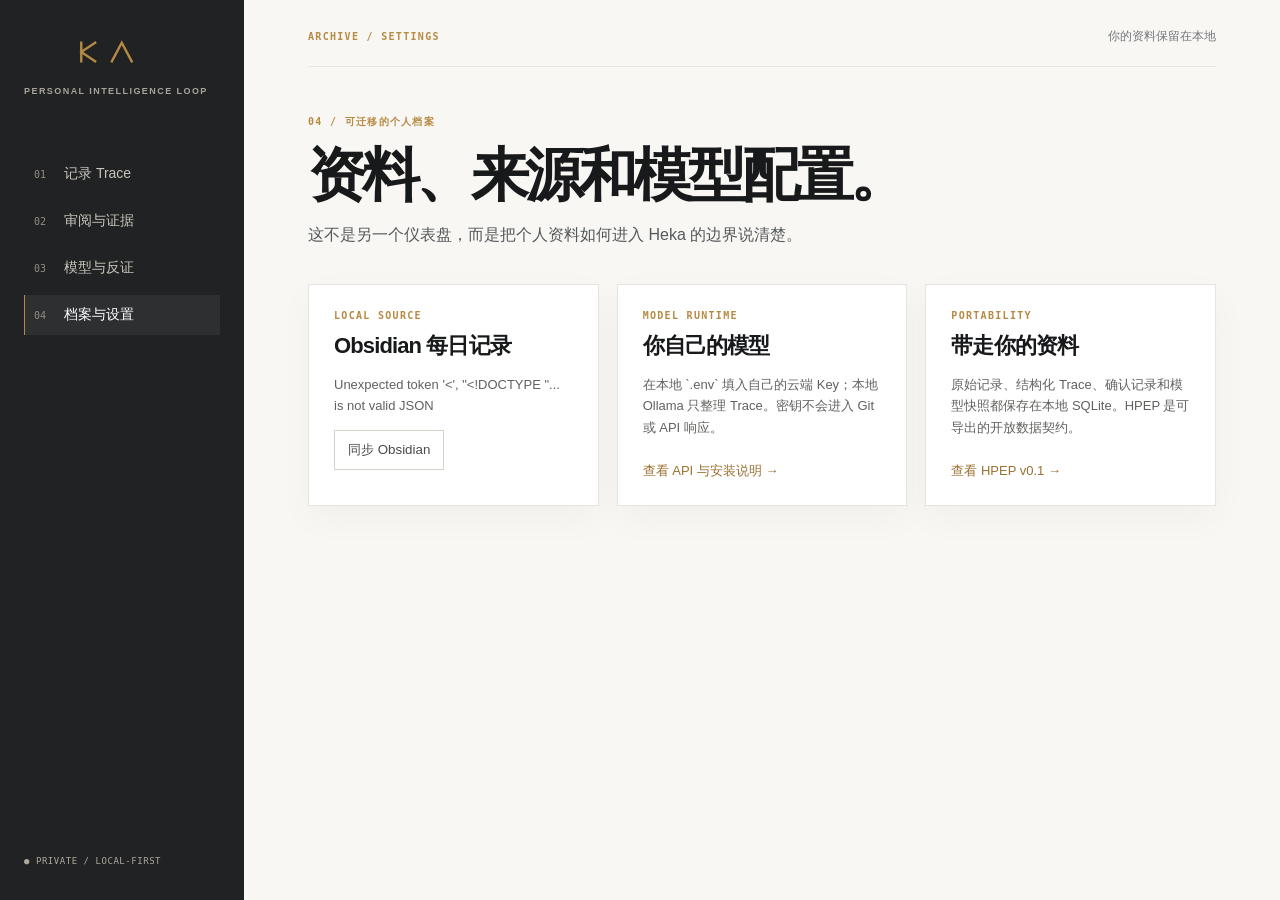
==== web/archive.html @ 2bc00644 "Refine Heka product logo system" ====
<!doctype html>
<html lang="zh-CN"><head><meta charset="UTF-8" /><meta name="viewport" content="width=device-width, initial-scale=1.0" /><title>Heka · 档案与设置</title><link rel="stylesheet" href="workbench.css" /></head>
<body><div class="app-frame"><aside class="sidebar"><a class="brand" href="index.html"><img src="assets/heka-wordmark.svg" alt="HEKA" /></a><p class="brand-subtitle">PERSONAL INTELLIGENCE LOOP</p><nav><a href="index.html"><span>01</span> 记录 Trace</a><a href="evidence.html"><span>02</span> 审阅与证据</a><a href="model.html"><span>03</span> 模型与反证</a><a class="active" href="archive.html"><span>04</span> 档案与设置</a></nav><p class="local-mark">● PRIVATE / LOCAL-FIRST</p></aside>
<main class="workspace"><header class="page-header"><p class="eyebrow">ARCHIVE / SETTINGS</p><p class="runtime">你的资料保留在本地</p></header><section class="page-intro compact"><p class="eyebrow">04 / 可迁移的个人档案</p><h1>资料、来源和模型配置。</h1><p>这不是另一个仪表盘，而是把个人资料如何进入 Heka 的边界说清楚。</p></section>
<section class="archive-grid"><article class="archive-card"><p class="eyebrow">LOCAL SOURCE</p><h2>Obsidian 每日记录</h2><p id="obsidian-status">正在读取本地资料源状态。</p><button id="sync-obsidian" class="quiet">同步 Obsidian</button><p id="sync-feedback" class="feedback"></p></article><article class="archive-card"><p class="eyebrow">MODEL RUNTIME</p><h2>你自己的模型</h2><p>在本地 `.env` 填入自己的云端 Key；本地 Ollama 只整理 Trace。密钥不会进入 Git 或 API 响应。</p><a class="text-link" href="../docs/api-v1.md" target="_blank">查看 API 与安装说明 →</a></article><article class="archive-card"><p class="eyebrow">PORTABILITY</p><h2>带走你的资料</h2><p>原始记录、结构化 Trace、确认记录和模型快照都保存在本地 SQLite。HPEP 是可导出的开放数据契约。</p><a class="text-link" href="../docs/hpep.md" target="_blank">查看 HPEP v0.1 →</a></article></section></main></div><script src="archive.js"></script></body></html>
---- web/workbench.css ----
:root { --ink:#17191b; --muted:#72767b; --line:#e5e4e0; --paper:#f8f7f4; --gold:#b78a43; --deep:#202223; --soft:#efede7; }
* { box-sizing:border-box; }
body { margin:0; min-width:320px; color:var(--ink); background:var(--paper); font-family:-apple-system,BlinkMacSystemFont,"PingFang SC","Noto Sans SC",sans-serif; }
.app-frame { display:grid; grid-template-columns:244px minmax(0,1fr); min-height:100vh; }
.sidebar { position:sticky; top:0; display:flex; flex-direction:column; height:100vh; padding:31px 24px 25px; color:#f6f3ed; background:var(--deep); }
.brand { display:block; width:132px; height:42px; overflow:hidden; }
.brand img { display:block; width:100%; height:100%; object-fit:contain; }
.brand-subtitle { margin:13px 0 58px; color:#a8a49b; font-size:9px; font-weight:700; letter-spacing:.16em; }
nav { display:grid; gap:7px; } nav a { display:flex; align-items:center; gap:12px; padding:11px 9px; color:#c8c5bd; border-left:1px solid transparent; text-decoration:none; font-size:14px; transition:.2s ease; }
nav a:hover, nav a.active { color:#fff; background:rgba(255,255,255,.06); border-left-color:var(--gold); } nav span { width:18px; color:#938e82; font:10px ui-monospace,SFMono-Regular,Menlo,monospace; }
.local-mark { margin-top:auto; color:#aea89d; font:9px ui-monospace,SFMono-Regular,Menlo,monospace; letter-spacing:.06em; }
.workspace { width:min(1100px,100%); padding:28px clamp(24px,5vw,76px) 82px; }
.page-header { display:flex; justify-content:space-between; align-items:center; padding-bottom:21px; border-bottom:1px solid var(--line); }
.eyebrow { margin:0; color:var(--gold); font:700 10px ui-monospace,SFMono-Regular,Menlo,monospace; letter-spacing:.13em; }.runtime { margin:0; color:var(--muted); font-size:12px; }
.page-intro { max-width:670px; padding:64px 0 42px; }.page-intro.compact { padding:48px 0 35px; }.page-intro h1 { max-width:620px; margin:14px 0; font-size:clamp(35px,5vw,58px); line-height:1.1; letter-spacing:-.065em; }.page-intro p:not(.eyebrow) { max-width:580px; margin:0; color:#55595c; font-size:16px; line-height:1.75; }
.problem-flow { display:flex; align-items:stretch; max-width:760px; margin:0 0 45px; }.flow-step { width:166px; color:#8a8a84; }.flow-step span { display:block; margin-bottom:12px; color:#b9b5aa; font:10px ui-monospace,SFMono-Regular,Menlo,monospace; }.flow-step strong { display:block; color:#666862; font-size:13px; }.flow-step small { display:block; margin-top:7px; font-size:11px; line-height:1.45; }.flow-step.is-current strong,.flow-step.is-current span { color:var(--gold); }.flow-line { flex:1; height:1px; margin:19px 13px 0; background:#d7d4cd; }
.focus-panel,.compose,.model-panel,.archive-card,.proposal { background:#fff; border:1px solid var(--line); box-shadow:0 12px 35px rgba(31,30,26,.035); }.focus-panel { padding:31px; max-width:820px; }.focus-panel h2,.model-panel h2,.archive-card h2,.section-label h2 { margin:10px 0; font-size:22px; letter-spacing:-.04em; }.hint { margin:0 0 21px; color:var(--muted); font-size:13px; }
textarea { display:block; width:100%; min-height:129px; padding:16px; color:var(--ink); background:#fcfbf8; border:1px solid #dad8d2; border-radius:0; outline:none; resize:vertical; font:15px/1.65 inherit; }textarea:focus { border-color:var(--gold); box-shadow:0 0 0 3px rgba(183,138,67,.1); }
.check { display:block; margin:15px 0; color:#525550; font-size:13px; }.check input { accent-color:var(--gold); }.panel-footer { display:flex; align-items:center; justify-content:space-between; gap:18px; }.panel-footer.top { align-items:flex-start; }.feedback { margin:0; color:var(--muted); font-size:12px; line-height:1.45; }.primary,.accept { padding:12px 17px; color:#fff; background:var(--deep); border:1px solid var(--deep); font:600 13px inherit; cursor:pointer; }.primary b { margin-left:15px; color:#d9ae67; }.primary:hover,.accept:hover { background:#393b3c; }.quiet { padding:10px 13px; color:#494b48; background:transparent; border:1px solid #d5d2ca; cursor:pointer; font:12px inherit; }.quiet:hover { border-color:var(--gold); color:#956d30; }
.case-section { max-width:820px; margin-top:55px; }.section-label { display:flex; justify-content:space-between; align-items:end; margin-bottom:17px; }.section-label h2 { margin-bottom:0; }.badge { display:inline-grid; min-width:22px; place-items:center; margin-left:4px; color:#8f6932; background:#f4ead8; border-radius:50%; font-size:12px; }.case-list,.proposal-list { display:grid; gap:12px; }.case,.proposal { padding:21px; }.case h3 { margin:0 0 9px; font-size:17px; }.case p { margin:5px 0; color:#5c5f5b; font-size:13px; line-height:1.55; }.case .case-meta { color:#987237; font:10px ui-monospace,SFMono-Regular,Menlo,monospace; }.case-options { display:grid; gap:8px; margin-top:16px; }.case-option { padding:11px; background:#faf9f6; border-left:2px solid #dedbd3; }.case-option b { display:block; font-size:13px; }.case-option span { color:#666; font-size:12px; }.empty { margin:0; padding:25px 0; color:#85857f; font-size:14px; }
.compose { max-width:820px; padding:22px; }.proposal-record { margin:0 0 17px; color:#6a685f; font-size:13px; }.evidence-grid { display:grid; grid-template-columns:repeat(3,1fr); gap:17px; }.evidence-grid div { min-width:0; }.evidence-grid span { color:var(--gold); font:700 10px ui-monospace,SFMono-Regular,Menlo,monospace; letter-spacing:.09em; }.evidence-grid p { margin:8px 0 0; color:#484b48; font-size:13px; line-height:1.55; }.proposal-actions { display:flex; justify-content:flex-end; gap:9px; margin-top:19px; }.proposal-actions .accept { padding:9px 13px; }
.trace-intro { padding-bottom:30px; }.trace-studio { max-width:820px; overflow:hidden; background:#fff; border:1px solid var(--line); box-shadow:0 12px 35px rgba(31,30,26,.035); }.trace-thread { display:grid; gap:13px; min-height:160px; max-height:330px; padding:25px; overflow:auto; background:#fbfaf7; }.guide-message,.user-message { width:min(92%,590px); padding:14px 16px; }.guide-message { border-left:2px solid var(--gold); background:#f3ede1; }.user-message { justify-self:end; color:#fff; background:var(--deep); }.guide-message span,.user-message span { display:block; margin-bottom:7px; color:#9a7436; font:700 9px ui-monospace,SFMono-Regular,Menlo,monospace; letter-spacing:.12em; }.user-message span { color:#d6b170; }.guide-message p,.user-message p { margin:0; font-size:14px; line-height:1.6; }.guide-options { display:flex; flex-wrap:wrap; gap:8px; padding:15px 25px; border-top:1px solid var(--line); }.option { padding:8px 11px; color:#595a55; background:#fff; border:1px solid #d9d5cc; cursor:pointer; font:12px inherit; }.option:hover { border-color:var(--gold); color:#875f25; }.trace-input { padding:19px 25px 23px; border-top:1px solid var(--line); }.trace-input textarea { min-height:96px; }.trace-buttons { display:flex; gap:8px; }.calendar-section { max-width:820px; margin-top:54px; }.calendar-caption { margin:0; color:var(--muted); font-size:12px; }.trace-calendar { display:grid; grid-template-columns:repeat(7,1fr); gap:7px; padding:16px; background:#fff; border:1px solid var(--line); }.calendar-day { position:relative; min-height:58px; padding:8px; text-align:left; color:#8d8b84; background:#fff; border:1px solid #f0efeb; cursor:pointer; }.calendar-day:hover,.calendar-day.selected { color:var(--ink); border-color:#a9a49a; }.calendar-day span { display:block; font:12px ui-monospace,SFMono-Regular,Menlo,monospace; }.calendar-day i { position:absolute; top:9px; right:9px; width:6px; height:6px; border-radius:50%; background:#d9514e; }.calendar-day.has-trace { color:#242624; }.day-traces { display:grid; gap:9px; margin-top:14px; }.day-trace { padding:15px 17px; background:#fff; border-left:2px solid var(--gold); }.day-trace p { margin:5px 0 9px; font-size:13px; line-height:1.55; }.day-trace .day-trace-meta { color:#8f6b35; font:10px ui-monospace,SFMono-Regular,Menlo,monospace; }.day-trace span { color:#7b7c76; font-size:11px; }
.model-layout,.archive-grid { display:grid; grid-template-columns:repeat(2,minmax(0,1fr)); gap:18px; max-width:940px; }.model-panel,.archive-card { padding:25px; }.dimension { padding:12px 0; border-bottom:1px solid var(--line); }.dimension h3 { margin:0; font-size:15px; }.dimension p,.evolution-event p { margin:6px 0 0; color:#62645f; font-size:13px; }.evolution-event { padding:14px 0; border-bottom:1px solid var(--line); }.evolution-detail { color:#918e87!important; font-size:11px!important; }.archive-grid { grid-template-columns:repeat(3,minmax(0,1fr)); }.archive-card p:not(.eyebrow) { color:#60625e; font-size:13px; line-height:1.65; }.text-link { display:inline-block; margin-top:11px; color:#9b7132; font-size:13px; text-decoration:none; }.text-link:hover { text-decoration:underline; }
.migration-panel { display:grid; grid-template-columns:minmax(0,1fr) auto; gap:16px 25px; max-width:940px; margin-bottom:20px; padding:25px; background:#fff; border:1px solid var(--line); }.migration-panel h2 { margin:9px 0; font-size:21px; letter-spacing:-.04em; }.migration-panel p:not(.eyebrow) { margin:0; color:#62645f; font-size:13px; line-height:1.6; }.migration-panel .feedback,.migration-panel #seed-preview { grid-column:1 / -1; }.seed-preview { padding-top:16px; border-top:1px solid var(--line); }.seed-preview > p:not(.eyebrow) { margin:8px 0 12px; }.seed-preview article { display:grid; gap:5px; margin:8px 0; padding:11px; background:#faf9f6; border-left:2px solid var(--gold); }.seed-preview article b { font-size:13px; }.seed-preview article span,.seed-preview article small { color:#64655f; font-size:12px; line-height:1.45; }.seed-preview .primary { margin-top:14px; }
.onboarding-panel { max-width:940px; margin-bottom:20px; padding:25px; background:#fff; border:1px solid var(--line); }.onboarding-panel h2 { margin:9px 0; font-size:21px; letter-spacing:-.04em; }.onboarding-panel > p:not(.eyebrow) { max-width:610px; color:#62645f; font-size:13px; line-height:1.65; }.onboarding-form { display:grid; gap:12px; margin-top:21px; }.question-grid { display:grid; grid-template-columns:repeat(2,minmax(0,1fr)); gap:12px; }.onboarding-form fieldset { min-width:0; margin:0; padding:14px; border:1px solid var(--line); }.onboarding-form .wide,.onboarding-form .panel-footer { grid-column:1 / -1; }.onboarding-form legend { padding:0 4px; font-size:13px; font-weight:650; line-height:1.4; }.onboarding-form legend span { display:block; margin-bottom:5px; color:var(--gold); font:700 9px ui-monospace,SFMono-Regular,Menlo,monospace; letter-spacing:.09em; }.onboarding-form label { display:block; margin:9px 0 0; color:#535550; font-size:12px; }.onboarding-form input[type="radio"] { accent-color:var(--gold); }.onboarding-form input[type="text"] { width:100%; margin-top:8px; padding:9px; border:1px solid var(--line); }.onboarding-form textarea { min-height:80px; margin-top:8px; }.onboarding-form .panel-footer { margin-top:2px; }
@media (max-width:760px) { .app-frame{display:block}.sidebar{position:static;height:auto;padding:20px}.brand-subtitle,.local-mark{display:none}.sidebar nav{display:flex;overflow:auto;margin-top:18px}.sidebar nav a{white-space:nowrap;padding:8px 10px}.workspace{padding:24px 20px 60px}.page-intro{padding:44px 0 30px}.page-intro h1{font-size:37px}.problem-flow{display:none}.model-layout,.archive-grid,.evidence-grid{grid-template-columns:1fr}.archive-grid{gap:12px}.panel-footer{align-items:flex-start;flex-direction:column}.primary{width:100%}.page-header{gap:12px}.runtime{text-align:right}.focus-panel,.compose{padding:20px}.proposal-actions{align-items:stretch;flex-direction:column}.proposal-actions button{width:100%}.trace-thread,.trace-input{padding-left:17px;padding-right:17px}.guide-options{padding:13px 17px}.trace-buttons{width:100%;flex-direction:column}.trace-calendar{grid-template-columns:repeat(5,1fr)}.calendar-day{min-height:52px;padding:6px}.calendar-day small{font-size:8px} }
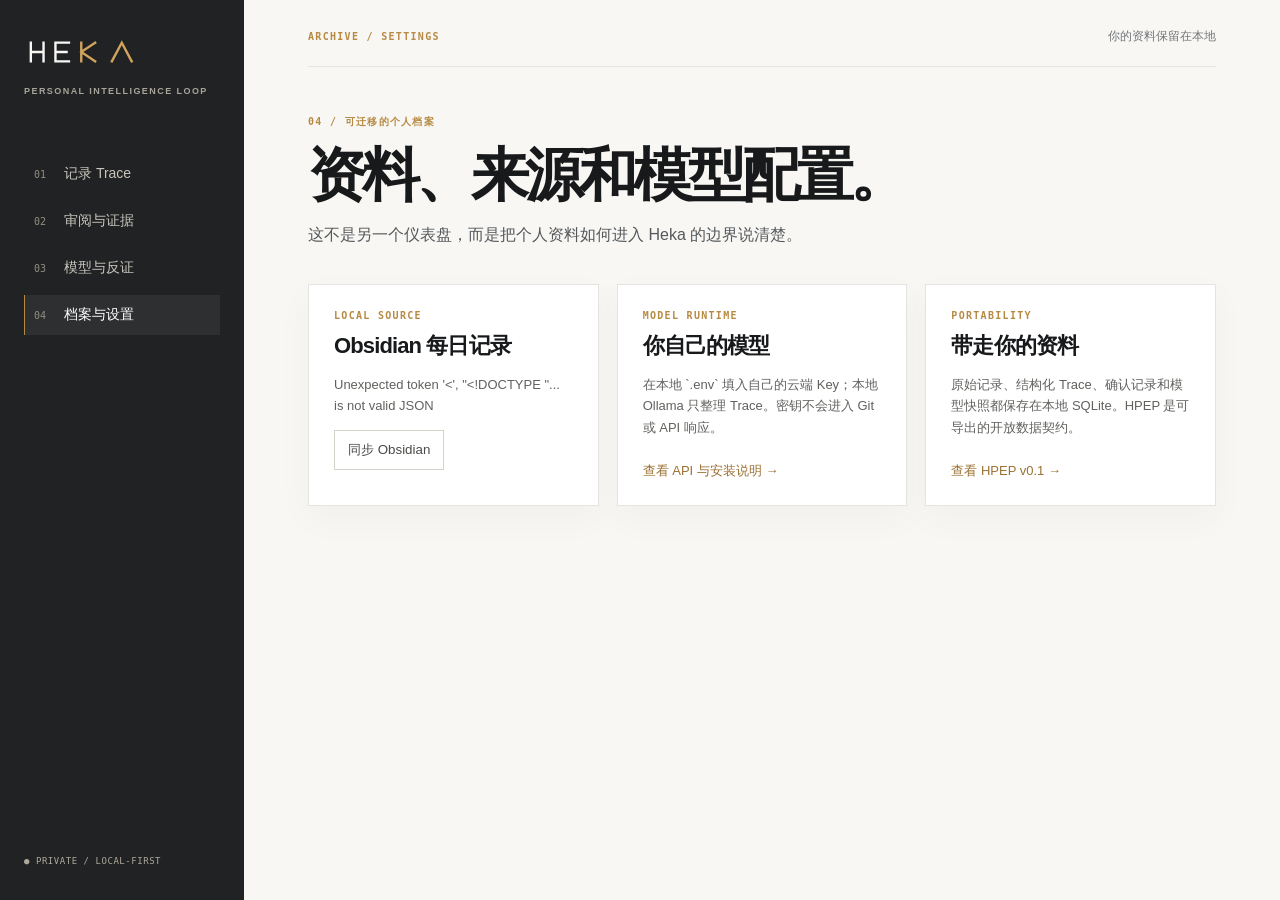
==== commit 1f5b86c8: "Add dark background Heka wordmark" ====
--- a/web/archive.html
+++ b/web/archive.html
@@ -1,5 +1,5 @@
 <!doctype html>
 <html lang="zh-CN"><head><meta charset="UTF-8" /><meta name="viewport" content="width=device-width, initial-scale=1.0" /><title>Heka · 档案与设置</title><link rel="stylesheet" href="workbench.css" /></head>
-<body><div class="app-frame"><aside class="sidebar"><a class="brand" href="index.html"><img src="assets/heka-wordmark.svg" alt="HEKA" /></a><p class="brand-subtitle">PERSONAL INTELLIGENCE LOOP</p><nav><a href="index.html"><span>01</span> 记录 Trace</a><a href="evidence.html"><span>02</span> 审阅与证据</a><a href="model.html"><span>03</span> 模型与反证</a><a class="active" href="archive.html"><span>04</span> 档案与设置</a></nav><p class="local-mark">● PRIVATE / LOCAL-FIRST</p></aside>
+<body><div class="app-frame"><aside class="sidebar"><a class="brand" href="index.html"><img src="assets/heka-wordmark-dark.svg" alt="HEKA" /></a><p class="brand-subtitle">PERSONAL INTELLIGENCE LOOP</p><nav><a href="index.html"><span>01</span> 记录 Trace</a><a href="evidence.html"><span>02</span> 审阅与证据</a><a href="model.html"><span>03</span> 模型与反证</a><a class="active" href="archive.html"><span>04</span> 档案与设置</a></nav><p class="local-mark">● PRIVATE / LOCAL-FIRST</p></aside>
 <main class="workspace"><header class="page-header"><p class="eyebrow">ARCHIVE / SETTINGS</p><p class="runtime">你的资料保留在本地</p></header><section class="page-intro compact"><p class="eyebrow">04 / 可迁移的个人档案</p><h1>资料、来源和模型配置。</h1><p>这不是另一个仪表盘，而是把个人资料如何进入 Heka 的边界说清楚。</p></section>
 <section class="archive-grid"><article class="archive-card"><p class="eyebrow">LOCAL SOURCE</p><h2>Obsidian 每日记录</h2><p id="obsidian-status">正在读取本地资料源状态。</p><button id="sync-obsidian" class="quiet">同步 Obsidian</button><p id="sync-feedback" class="feedback"></p></article><article class="archive-card"><p class="eyebrow">MODEL RUNTIME</p><h2>你自己的模型</h2><p>在本地 `.env` 填入自己的云端 Key；本地 Ollama 只整理 Trace。密钥不会进入 Git 或 API 响应。</p><a class="text-link" href="../docs/api-v1.md" target="_blank">查看 API 与安装说明 →</a></article><article class="archive-card"><p class="eyebrow">PORTABILITY</p><h2>带走你的资料</h2><p>原始记录、结构化 Trace、确认记录和模型快照都保存在本地 SQLite。HPEP 是可导出的开放数据契约。</p><a class="text-link" href="../docs/hpep.md" target="_blank">查看 HPEP v0.1 →</a></article></section></main></div><script src="archive.js"></script></body></html>
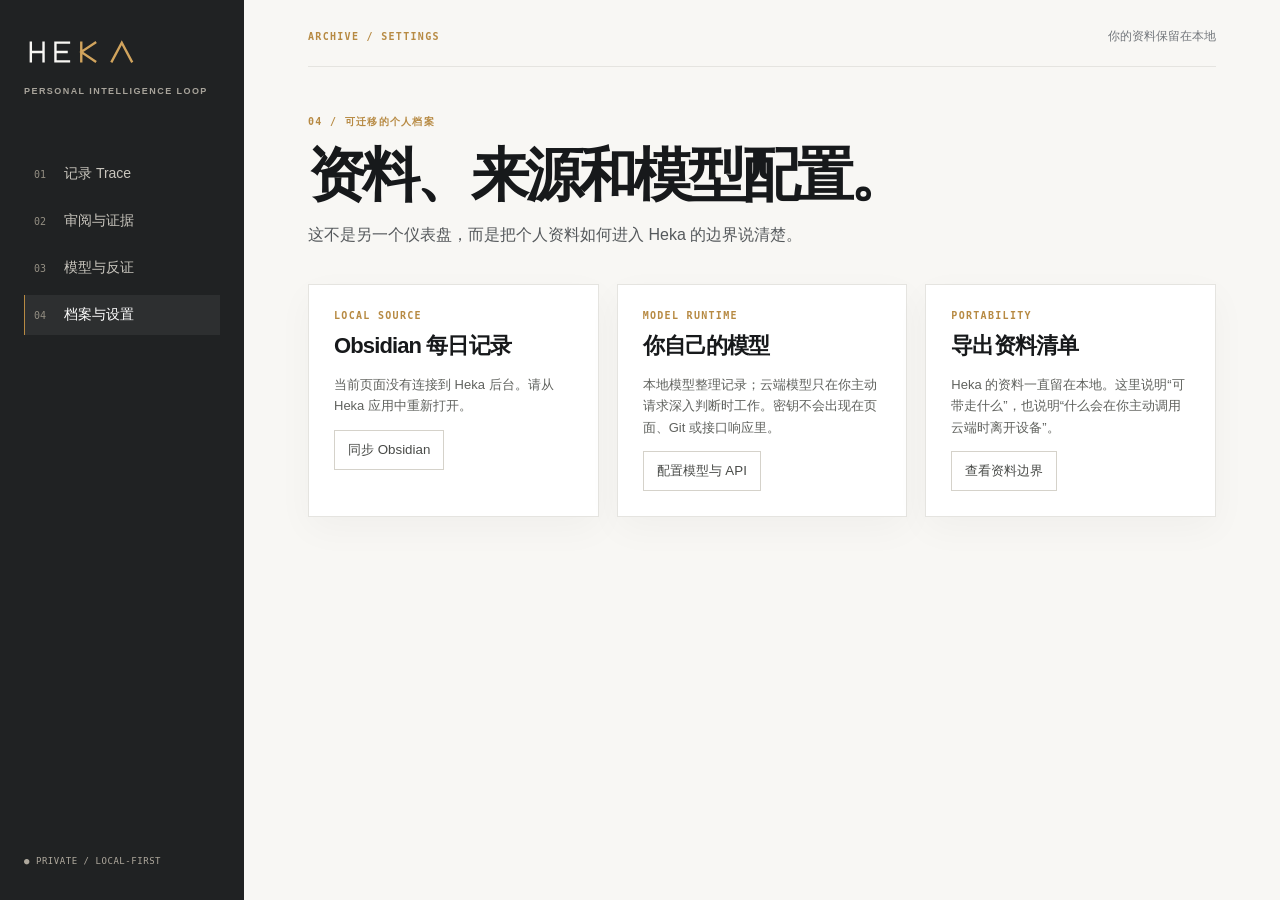
==== commit f1d6d407: "add local and cloud model settings boundary" ====
--- a/web/archive.html
+++ b/web/archive.html
@@ -2,4 +2,9 @@
 <html lang="zh-CN"><head><meta charset="UTF-8" /><meta name="viewport" content="width=device-width, initial-scale=1.0" /><title>Heka · 档案与设置</title><link rel="stylesheet" href="workbench.css" /></head>
 <body><div class="app-frame"><aside class="sidebar"><a class="brand" href="index.html"><img src="assets/heka-wordmark-dark.svg" alt="HEKA" /></a><p class="brand-subtitle">PERSONAL INTELLIGENCE LOOP</p><nav><a href="index.html"><span>01</span> 记录 Trace</a><a href="evidence.html"><span>02</span> 审阅与证据</a><a href="model.html"><span>03</span> 模型与反证</a><a class="active" href="archive.html"><span>04</span> 档案与设置</a></nav><p class="local-mark">● PRIVATE / LOCAL-FIRST</p></aside>
 <main class="workspace"><header class="page-header"><p class="eyebrow">ARCHIVE / SETTINGS</p><p class="runtime">你的资料保留在本地</p></header><section class="page-intro compact"><p class="eyebrow">04 / 可迁移的个人档案</p><h1>资料、来源和模型配置。</h1><p>这不是另一个仪表盘，而是把个人资料如何进入 Heka 的边界说清楚。</p></section>
-<section class="archive-grid"><article class="archive-card"><p class="eyebrow">LOCAL SOURCE</p><h2>Obsidian 每日记录</h2><p id="obsidian-status">正在读取本地资料源状态。</p><button id="sync-obsidian" class="quiet">同步 Obsidian</button><p id="sync-feedback" class="feedback"></p></article><article class="archive-card"><p class="eyebrow">MODEL RUNTIME</p><h2>你自己的模型</h2><p>在本地 `.env` 填入自己的云端 Key；本地 Ollama 只整理 Trace。密钥不会进入 Git 或 API 响应。</p><a class="text-link" href="../docs/api-v1.md" target="_blank">查看 API 与安装说明 →</a></article><article class="archive-card"><p class="eyebrow">PORTABILITY</p><h2>带走你的资料</h2><p>原始记录、结构化 Trace、确认记录和模型快照都保存在本地 SQLite。HPEP 是可导出的开放数据契约。</p><a class="text-link" href="../docs/hpep.md" target="_blank">查看 HPEP v0.1 →</a></article></section></main></div><script src="archive.js"></script></body></html>
+<section class="archive-grid"><article class="archive-card"><p class="eyebrow">LOCAL SOURCE</p><h2>Obsidian 每日记录</h2><p id="obsidian-status">正在读取本地资料源状态。</p><button id="sync-obsidian" class="quiet">同步 Obsidian</button><p id="sync-feedback" class="feedback"></p></article><article class="archive-card"><p class="eyebrow">MODEL RUNTIME</p><h2>你自己的模型</h2><p>本地模型整理记录；云端模型只在你主动请求深入判断时工作。密钥不会出现在页面、Git 或接口响应里。</p><button id="open-model-settings" class="quiet">配置模型与 API</button></article><article class="archive-card"><p class="eyebrow">PORTABILITY</p><h2>导出资料清单</h2><p>Heka 的资料一直留在本地。这里说明“可带走什么”，也说明“什么会在你主动调用云端时离开设备”。</p><button id="open-data-boundary" class="quiet">查看资料边界</button></article></section>
+
+<dialog id="model-settings" class="settings-dialog"><form id="model-settings-form" method="dialog"><header><p class="eyebrow">MODEL RUNTIME / LOCAL CONFIG</p><button class="dialog-close" type="button" data-close="model-settings" aria-label="关闭">×</button><h2>选择模型，而不是交出资料。</h2><p>设置只保存在本机。API Key 只写入本地配置文件，保存后不会再次显示。</p></header><section class="model-config-section"><div><p class="eyebrow">LOCAL / NEVER LEAVES THIS DEVICE</p><h3>本地整理模型</h3><p>它处理新 Trace、初步判断和初始模型整理。原始记录默认只到这里。</p></div><label>Ollama 地址<input name="local_base_url" id="local-base-url" inputmode="url" /></label><label>模型名称<input name="local_model" id="local-model" list="local-model-options" /></label><datalist id="local-model-options"><option value="qwen3:8b"></option><option value="qwen3:4b"></option><option value="qwen2.5:7b"></option></datalist></section><section class="model-config-section cloud"><div><p class="eyebrow">CLOUD / ONLY ON EXPLICIT REQUEST</p><h3>云端综合模型</h3><p>用于你主动发起的深入判断、问题综合和行动方案。不会自动读取数据库。</p></div><label>兼容 API 地址<input name="cloud_base_url" id="cloud-base-url" inputmode="url" /></label><label>模型名称<input name="cloud_model" id="cloud-model" list="cloud-model-options" /></label><datalist id="cloud-model-options"><option value="deepseek-chat"></option><option value="deepseek-reasoner"></option><option value="gpt-4.1-mini"></option></datalist><label>API Key<input name="cloud_api_key" id="cloud-api-key" type="password" autocomplete="off" placeholder="留空则保留已保存的 Key" /></label><label class="check"><input name="clear_cloud_key" id="clear-cloud-key" type="checkbox" /> 移除已保存的云端 API Key</label></section><footer><p id="model-settings-feedback" class="feedback"></p><button type="submit" class="primary">保存到这台设备 <b>→</b></button></footer></form></dialog>
+
+<dialog id="data-boundary" class="settings-dialog boundary-dialog"><form method="dialog"><header><p class="eyebrow">DATA BOUNDARY / WHAT MOVES</p><button class="dialog-close" type="button" data-close="data-boundary" aria-label="关闭">×</button><h2>资料不会自动离开你的设备。</h2><p>只有你主动使用云端功能时，Heka 才会发送对应的一小份资料包。</p></header><section class="boundary-list"><article><b>本地 Trace 记录与初步判断</b><span>发送：无</span><p>原始记录、追问、结构化 Trace 和本地数据库都只在你的电脑与 Ollama 之间处理。</p></article><article><b>“云端深入判断”</b><span>发送：当前这一条对话</span><p>只发送你按下按钮时这条 Trace 的对话文本；不会带走整个数据库或当前模型。</p></article><article><b>“问 Heka 一个问题”</b><span>发送：问题 + 当前确认模型 + 最近最多 12 条证据</span><p>证据包可能包含原记录、结构化 Trace 和候选状态，用来让云端回答有依据。它不会自动保存为模型更新。</p></article><article><b>“生成行动方案”</b><span>发送：你确认的问题 + 最近最多 12 条证据</span><p>用于提出三个可检验的选项；云端不能写数据库、不能执行行动。</p></article></section><section class="export-note"><p class="eyebrow">LOCAL ARCHIVE / CAN BE TAKEN WITH YOU</p><p>你的本地 SQLite 包含：原始记录、Obsidian 来源、结构化 Trace、候选与审阅状态、初始自述、确认后的模型快照，以及行动复盘。API Key 不属于档案，也不应导出或分享。</p><a class="text-link" href="../docs/hpep.md" target="_blank">查看 HPEP 数据契约 →</a></section></form></dialog>
+</main></div><script src="archive.js"></script></body></html>
--- a/web/workbench.css
+++ b/web/workbench.css
@@ -19,8 +19,19 @@
 .check { display:block; margin:15px 0; color:#525550; font-size:13px; }.check input { accent-color:var(--gold); }.panel-footer { display:flex; align-items:center; justify-content:space-between; gap:18px; }.panel-footer.top { align-items:flex-start; }.feedback { margin:0; color:var(--muted); font-size:12px; line-height:1.45; }.primary,.accept { padding:12px 17px; color:#fff; background:var(--deep); border:1px solid var(--deep); font:600 13px inherit; cursor:pointer; }.primary b { margin-left:15px; color:#d9ae67; }.primary:hover,.accept:hover { background:#393b3c; }.quiet { padding:10px 13px; color:#494b48; background:transparent; border:1px solid #d5d2ca; cursor:pointer; font:12px inherit; }.quiet:hover { border-color:var(--gold); color:#956d30; }
 .case-section { max-width:820px; margin-top:55px; }.section-label { display:flex; justify-content:space-between; align-items:end; margin-bottom:17px; }.section-label h2 { margin-bottom:0; }.badge { display:inline-grid; min-width:22px; place-items:center; margin-left:4px; color:#8f6932; background:#f4ead8; border-radius:50%; font-size:12px; }.case-list,.proposal-list { display:grid; gap:12px; }.case,.proposal { padding:21px; }.case h3 { margin:0 0 9px; font-size:17px; }.case p { margin:5px 0; color:#5c5f5b; font-size:13px; line-height:1.55; }.case .case-meta { color:#987237; font:10px ui-monospace,SFMono-Regular,Menlo,monospace; }.case-options { display:grid; gap:8px; margin-top:16px; }.case-option { padding:11px; background:#faf9f6; border-left:2px solid #dedbd3; }.case-option b { display:block; font-size:13px; }.case-option span { color:#666; font-size:12px; }.empty { margin:0; padding:25px 0; color:#85857f; font-size:14px; }
 .compose { max-width:820px; padding:22px; }.proposal-record { margin:0 0 17px; color:#6a685f; font-size:13px; }.evidence-grid { display:grid; grid-template-columns:repeat(3,1fr); gap:17px; }.evidence-grid div { min-width:0; }.evidence-grid span { color:var(--gold); font:700 10px ui-monospace,SFMono-Regular,Menlo,monospace; letter-spacing:.09em; }.evidence-grid p { margin:8px 0 0; color:#484b48; font-size:13px; line-height:1.55; }.proposal-actions { display:flex; justify-content:flex-end; gap:9px; margin-top:19px; }.proposal-actions .accept { padding:9px 13px; }
-.trace-intro { padding-bottom:30px; }.trace-studio { max-width:820px; overflow:hidden; background:#fff; border:1px solid var(--line); box-shadow:0 12px 35px rgba(31,30,26,.035); }.trace-thread { display:grid; gap:13px; min-height:160px; max-height:330px; padding:25px; overflow:auto; background:#fbfaf7; }.guide-message,.user-message { width:min(92%,590px); padding:14px 16px; }.guide-message { border-left:2px solid var(--gold); background:#f3ede1; }.user-message { justify-self:end; color:#fff; background:var(--deep); }.guide-message span,.user-message span { display:block; margin-bottom:7px; color:#9a7436; font:700 9px ui-monospace,SFMono-Regular,Menlo,monospace; letter-spacing:.12em; }.user-message span { color:#d6b170; }.guide-message p,.user-message p { margin:0; font-size:14px; line-height:1.6; }.guide-options { display:flex; flex-wrap:wrap; gap:8px; padding:15px 25px; border-top:1px solid var(--line); }.option { padding:8px 11px; color:#595a55; background:#fff; border:1px solid #d9d5cc; cursor:pointer; font:12px inherit; }.option:hover { border-color:var(--gold); color:#875f25; }.trace-input { padding:19px 25px 23px; border-top:1px solid var(--line); }.trace-input textarea { min-height:96px; }.trace-buttons { display:flex; gap:8px; }.calendar-section { max-width:820px; margin-top:54px; }.calendar-caption { margin:0; color:var(--muted); font-size:12px; }.trace-calendar { display:grid; grid-template-columns:repeat(7,1fr); gap:7px; padding:16px; background:#fff; border:1px solid var(--line); }.calendar-day { position:relative; min-height:58px; padding:8px; text-align:left; color:#8d8b84; background:#fff; border:1px solid #f0efeb; cursor:pointer; }.calendar-day:hover,.calendar-day.selected { color:var(--ink); border-color:#a9a49a; }.calendar-day span { display:block; font:12px ui-monospace,SFMono-Regular,Menlo,monospace; }.calendar-day i { position:absolute; top:9px; right:9px; width:6px; height:6px; border-radius:50%; background:#d9514e; }.calendar-day.has-trace { color:#242624; }.day-traces { display:grid; gap:9px; margin-top:14px; }.day-trace { padding:15px 17px; background:#fff; border-left:2px solid var(--gold); }.day-trace p { margin:5px 0 9px; font-size:13px; line-height:1.55; }.day-trace .day-trace-meta { color:#8f6b35; font:10px ui-monospace,SFMono-Regular,Menlo,monospace; }.day-trace span { color:#7b7c76; font-size:11px; }
+.trace-intro { padding-bottom:30px; }.trace-studio { position:relative; max-width:820px; overflow:hidden; background:#fffdf5; border:1px solid #b6aa8d; box-shadow:5px 7px 0 rgba(183,138,67,.16),0 15px 32px rgba(36,31,20,.08); transform-origin:76% 18%; transition:transform 260ms cubic-bezier(.2,.8,.2,1),opacity 220ms cubic-bezier(.2,.8,.2,1),filter 220ms cubic-bezier(.2,.8,.2,1); }.trace-studio::before { content:"TRACE / LOCAL NOTE"; position:absolute; top:12px; right:15px; z-index:1; color:#9a8051; font:700 9px ui-monospace,SFMono-Regular,Menlo,monospace; letter-spacing:.12em; }.trace-studio.is-filing { transform:translateY(9px) rotate(-.65deg) scale(.985); opacity:.08; filter:blur(1.25px); pointer-events:none; will-change:transform,opacity,filter; }.trace-thread { display:grid; gap:13px; min-height:133px; max-height:300px; padding:30px 25px 20px; overflow:auto; background:linear-gradient(180deg,rgba(255,250,229,.9),rgba(255,253,245,.65)); }.guide-message,.user-message { width:min(92%,590px); padding:12px 14px; }.guide-message { border-left:2px solid var(--gold); background:rgba(255,255,255,.5); }.user-message { justify-self:end; color:#fff; background:var(--deep); }.guide-message span,.user-message span { display:block; margin-bottom:7px; color:#9a7436; font:700 9px ui-monospace,SFMono-Regular,Menlo,monospace; letter-spacing:.12em; }.user-message span { color:#d6b170; }.guide-message p,.user-message p { margin:0; font-size:14px; line-height:1.6; }.guide-options { display:flex; flex-wrap:wrap; gap:8px; padding:14px 25px; border-top:1px dashed #cfc3a6; }.option { padding:8px 11px; color:#595a55; background:#fffdf5; border:1px solid #cfc3a6; cursor:pointer; font:12px inherit; }.option:hover { border-color:var(--gold); color:#875f25; }.trace-input { padding:18px 25px 23px; border-top:1px dashed #cfc3a6; }.trace-input textarea { min-height:138px; padding:15px; background:rgba(255,255,255,.46); border:1px solid #8e8060; box-shadow:inset 0 1px 0 rgba(255,255,255,.8); }.trace-input textarea:focus { border-color:#8d6b30; box-shadow:inset 0 1px 0 rgba(255,255,255,.8),0 0 0 3px rgba(183,138,67,.12); }.trace-buttons { display:flex; gap:8px; }.calendar-section { max-width:820px; margin-top:54px; }.calendar-caption { margin:0; color:var(--muted); font-size:12px; }.trace-calendar { display:grid; grid-template-columns:repeat(7,1fr); gap:7px; padding:16px; background:#fff; border:1px solid var(--line); }.calendar-day { position:relative; min-height:58px; padding:8px; text-align:left; color:#8d8b84; background:#fff; border:1px solid #f0efeb; cursor:pointer; }.calendar-day:hover,.calendar-day.selected { color:var(--ink); border-color:#a9a49a; }.calendar-day span { display:block; font:12px ui-monospace,SFMono-Regular,Menlo,monospace; }.calendar-day i { position:absolute; top:9px; right:9px; width:6px; height:6px; border-radius:50%; background:#d9514e; }.calendar-day.has-trace { color:#242624; }.day-traces { display:grid; gap:9px; margin-top:14px; }.day-trace { padding:15px 17px; background:#fff; border-left:2px solid var(--gold); }.day-trace p { margin:5px 0 9px; font-size:13px; line-height:1.55; }.day-trace .day-trace-meta { color:#8f6b35; font:10px ui-monospace,SFMono-Regular,Menlo,monospace; }.day-trace span { color:#7b7c76; font-size:11px; }
+.trace-layout { display:grid; grid-template-columns:minmax(0,1.18fr) minmax(260px,.82fr); gap:24px; max-width:980px; align-items:start; }.trace-layout .trace-studio { max-width:none; min-height:540px; background:#fff4bb; border-color:#b69b52; box-shadow:7px 9px 0 rgba(32,34,35,.14),0 16px 30px rgba(36,31,20,.09); }.trace-layout .trace-studio::before { content:none; }.note-pin { position:absolute; z-index:3; top:16px; left:50%; width:17px; height:17px; border-radius:50%; background:radial-gradient(circle at 35% 30%,#f4f0e7 0 11%,#a5a096 13% 35%,#4b4d4c 38% 67%,#202223 70%); box-shadow:0 2px 3px rgba(0,0,0,.28); transform:translateX(-50%); }.note-label { position:relative; z-index:1; margin:45px 0 0; padding-left:25px; text-align:left; color:#75643e; font:700 9px ui-monospace,SFMono-Regular,Menlo,monospace; letter-spacing:.13em; }.trace-layout .trace-thread { min-height:138px; max-height:246px; padding-top:17px; background:transparent; }.trace-layout .trace-input textarea { min-height:170px; background:rgba(255,255,255,.36); }.today-panel { min-height:540px; padding:27px 22px 22px; background:#fff; border:1px solid var(--line); box-shadow:0 12px 30px rgba(31,30,26,.035); }.today-panel h2 { margin:10px 0 6px; font-size:24px; letter-spacing:-.045em; }.today-caption { margin:0 0 12px; color:#77776f; font-size:12px; }.today-traces { display:grid; gap:8px; max-height:170px; overflow:auto; }.today-trace { padding:11px 12px; background:#faf9f6; border-left:2px solid var(--gold); }.today-trace p { margin:5px 0 8px; font-size:12px; line-height:1.58; }.today-trace span { color:#7b7c76; font-size:11px; }.today-panel .calendar-section { max-width:none; margin-top:20px; }.today-panel .section-label { align-items:start; margin-bottom:10px; }.today-panel .section-label h2 { margin-top:6px; font-size:17px; }.today-panel .calendar-caption { max-width:80px; text-align:right; font-size:10px; line-height:1.4; }.trace-calendar { gap:0; padding:0; border-color:#dedbd3; }.weekday { min-height:28px; display:grid; place-items:center; color:#8e886f; border-right:1px solid #eeeae1; border-bottom:1px solid #eeeae1; font:700 9px ui-monospace,SFMono-Regular,Menlo,monospace; }.weekday:nth-child(7n) { border-right:0; }.calendar-day,.calendar-blank { min-height:42px; border:0; border-right:1px solid #eeeae1; border-bottom:1px solid #eeeae1; background:#fff; }.calendar-day { padding:6px; }.calendar-blank { display:block; }.calendar-day:nth-child(7n) { border-right:0; }.calendar-day:hover,.calendar-day.selected { background:#fcfaf3; border-color:#eeeae1; }.calendar-day.selected { box-shadow:inset 0 0 0 1px #9f8a58; }.calendar-day i { top:7px; right:7px; width:6px; height:6px; }.today-trace .day-trace-meta { color:#8f6b35; font:10px ui-monospace,SFMono-Regular,Menlo,monospace; }
 .model-layout,.archive-grid { display:grid; grid-template-columns:repeat(2,minmax(0,1fr)); gap:18px; max-width:940px; }.model-panel,.archive-card { padding:25px; }.dimension { padding:12px 0; border-bottom:1px solid var(--line); }.dimension h3 { margin:0; font-size:15px; }.dimension p,.evolution-event p { margin:6px 0 0; color:#62645f; font-size:13px; }.evolution-event { padding:14px 0; border-bottom:1px solid var(--line); }.evolution-detail { color:#918e87!important; font-size:11px!important; }.archive-grid { grid-template-columns:repeat(3,minmax(0,1fr)); }.archive-card p:not(.eyebrow) { color:#60625e; font-size:13px; line-height:1.65; }.text-link { display:inline-block; margin-top:11px; color:#9b7132; font-size:13px; text-decoration:none; }.text-link:hover { text-decoration:underline; }
 .migration-panel { display:grid; grid-template-columns:minmax(0,1fr) auto; gap:16px 25px; max-width:940px; margin-bottom:20px; padding:25px; background:#fff; border:1px solid var(--line); }.migration-panel h2 { margin:9px 0; font-size:21px; letter-spacing:-.04em; }.migration-panel p:not(.eyebrow) { margin:0; color:#62645f; font-size:13px; line-height:1.6; }.migration-panel .feedback,.migration-panel #seed-preview { grid-column:1 / -1; }.seed-preview { padding-top:16px; border-top:1px solid var(--line); }.seed-preview > p:not(.eyebrow) { margin:8px 0 12px; }.seed-preview article { display:grid; gap:5px; margin:8px 0; padding:11px; background:#faf9f6; border-left:2px solid var(--gold); }.seed-preview article b { font-size:13px; }.seed-preview article span,.seed-preview article small { color:#64655f; font-size:12px; line-height:1.45; }.seed-preview .primary { margin-top:14px; }
 .onboarding-panel { max-width:940px; margin-bottom:20px; padding:25px; background:#fff; border:1px solid var(--line); }.onboarding-panel h2 { margin:9px 0; font-size:21px; letter-spacing:-.04em; }.onboarding-panel > p:not(.eyebrow) { max-width:610px; color:#62645f; font-size:13px; line-height:1.65; }.onboarding-form { display:grid; gap:12px; margin-top:21px; }.question-grid { display:grid; grid-template-columns:repeat(2,minmax(0,1fr)); gap:12px; }.onboarding-form fieldset { min-width:0; margin:0; padding:14px; border:1px solid var(--line); }.onboarding-form .wide,.onboarding-form .panel-footer { grid-column:1 / -1; }.onboarding-form legend { padding:0 4px; font-size:13px; font-weight:650; line-height:1.4; }.onboarding-form legend span { display:block; margin-bottom:5px; color:var(--gold); font:700 9px ui-monospace,SFMono-Regular,Menlo,monospace; letter-spacing:.09em; }.onboarding-form label { display:block; margin:9px 0 0; color:#535550; font-size:12px; }.onboarding-form input[type="radio"] { accent-color:var(--gold); }.onboarding-form input[type="text"] { width:100%; margin-top:8px; padding:9px; border:1px solid var(--line); }.onboarding-form textarea { min-height:80px; margin-top:8px; }.onboarding-form .panel-footer { margin-top:2px; }
+.server-warning { max-width:940px; margin:20px 0 -10px; padding:12px 14px; color:#745126; background:#fbf2dd; border-left:2px solid var(--gold); font-size:13px; line-height:1.6; }.server-warning code { color:#4d3b23; font:12px ui-monospace,SFMono-Regular,Menlo,monospace; }
 @media (max-width:760px) { .app-frame{display:block}.sidebar{position:static;height:auto;padding:20px}.brand-subtitle,.local-mark{display:none}.sidebar nav{display:flex;overflow:auto;margin-top:18px}.sidebar nav a{white-space:nowrap;padding:8px 10px}.workspace{padding:24px 20px 60px}.page-intro{padding:44px 0 30px}.page-intro h1{font-size:37px}.problem-flow{display:none}.model-layout,.archive-grid,.evidence-grid{grid-template-columns:1fr}.archive-grid{gap:12px}.panel-footer{align-items:flex-start;flex-direction:column}.primary{width:100%}.page-header{gap:12px}.runtime{text-align:right}.focus-panel,.compose{padding:20px}.proposal-actions{align-items:stretch;flex-direction:column}.proposal-actions button{width:100%}.trace-thread,.trace-input{padding-left:17px;padding-right:17px}.guide-options{padding:13px 17px}.trace-buttons{width:100%;flex-direction:column}.trace-calendar{grid-template-columns:repeat(5,1fr)}.calendar-day{min-height:52px;padding:6px}.calendar-day small{font-size:8px} }
+@media (prefers-reduced-motion: reduce) { .trace-studio { transition:none; }.trace-studio.is-filing { transform:none; filter:none; opacity:0; } }
+@media (max-width:760px) { .trace-layout { grid-template-columns:1fr; gap:16px; }.trace-layout .trace-studio,.today-panel { min-height:auto; }.today-traces { max-height:280px; }.calendar-day,.calendar-blank { min-height:58px; }.weekday { min-height:30px; } }
+.trace-layout .today-traces { max-height:430px; }
+.today-trace { transition:transform .16s ease,box-shadow .16s ease; }.today-trace:hover { transform:translateX(-2px); box-shadow:0 6px 16px rgba(31,30,26,.07); }.today-trace-actions { display:flex; gap:7px; margin-top:10px; }.trace-action { padding:6px 8px; color:#6f542b; background:transparent; border:1px solid #d8c89f; cursor:pointer; font:11px inherit; }.trace-action:hover { color:#fff; background:#8d6b30; border-color:#8d6b30; }.trace-action.delete { color:#8b625c; border-color:#e1c9c4; }.trace-action.delete:hover { background:#7c4038; border-color:#7c4038; }.trace-context { width:min(96%,620px); padding:14px 16px; color:#504e45; background:rgba(255,255,255,.48); border:1px dashed #ab9565; }.trace-context span { display:block; margin-bottom:8px; color:#8c672d; font:700 9px ui-monospace,SFMono-Regular,Menlo,monospace; letter-spacing:.13em; }.trace-context p { margin:0; font-size:12px; line-height:1.6; white-space:pre-wrap; }.trace-context small { display:block; margin-top:10px; color:#817869; font-size:11px; line-height:1.5; }
+.local-model-setup { margin:16px 25px 0; padding:18px; background:rgba(255,255,255,.52); border:1px solid #c7ad72; }.local-model-setup h2 { margin:8px 0; font-size:19px; letter-spacing:-.04em; }.local-model-setup > p:not(.eyebrow) { margin:0; color:#5b574a; font-size:13px; line-height:1.65; }.local-model-actions { display:flex; flex-wrap:wrap; gap:9px; margin-top:14px; }.setup-link { display:inline-flex; align-items:center; text-decoration:none; }
+.judgment-card { width:min(96%,620px); padding:15px 16px; border:1px solid #bda16c; background:rgba(255,255,255,.58); box-shadow:inset 3px 0 0 var(--gold); }.judgment-card > span { display:block; margin-bottom:9px; color:#8c672d; font:700 9px ui-monospace,SFMono-Regular,Menlo,monospace; letter-spacing:.13em; }.judgment-card p { margin:7px 0 0; color:#4f504a; font-size:12px; line-height:1.6; }.judgment-card .judgment-interpretation { color:#252724; font-weight:620; }.judgment-card .judgment-revision { color:#777268; }
+.cloud-deepen { margin-top:13px; }.cloud-deepen-button { padding:8px 10px; color:#7a5924; background:transparent; border:1px solid #bda16c; cursor:pointer; font:11px inherit; }.cloud-deepen-button:hover { color:#fff; background:#8b6930; }.cloud-deepen-button:disabled { opacity:.7; cursor:wait; }.cloud-judgment-card { width:min(96%,620px); padding:15px 16px; color:#f5f2ea; background:#282a2a; border-left:3px solid #d0a45a; }.cloud-judgment-card > span { display:block; margin-bottom:9px; color:#dfb66e; font:700 9px ui-monospace,SFMono-Regular,Menlo,monospace; letter-spacing:.13em; }.cloud-judgment-card p { margin:7px 0 0; color:#d8d6ce; font-size:12px; line-height:1.6; }.cloud-judgment-card .cloud-interpretation { color:#fff; font-weight:650; }.cloud-judgment-card .cloud-boundary { color:#aaa89f; }
+.settings-dialog { width:min(760px,calc(100vw - 32px)); max-height:min(820px,calc(100vh - 32px)); padding:0; color:var(--ink); background:#fcfbf8; border:1px solid #c9c4b9; box-shadow:0 28px 80px rgba(20,20,18,.27); }.settings-dialog::backdrop { background:rgba(20,22,22,.54); backdrop-filter:blur(2px); }.settings-dialog form { padding:31px; }.settings-dialog header { position:relative; padding:0 42px 23px 0; border-bottom:1px solid var(--line); }.settings-dialog h2 { margin:10px 0 8px; font-size:31px; letter-spacing:-.055em; }.settings-dialog header > p:not(.eyebrow) { max-width:590px; margin:0; color:#656760; font-size:13px; line-height:1.65; }.dialog-close { position:absolute; top:0; right:0; width:31px; height:31px; color:#696961; background:transparent; border:1px solid #cfccc4; cursor:pointer; font:22px/1 inherit; }.dialog-close:hover { color:#fff; background:var(--deep); border-color:var(--deep); }.model-config-section { display:grid; grid-template-columns:minmax(0,1.1fr) minmax(190px,.9fr); gap:13px 19px; padding:22px 0; border-bottom:1px solid var(--line); }.model-config-section > div { grid-row:span 3; }.model-config-section h3 { margin:7px 0; font-size:17px; }.model-config-section p:not(.eyebrow) { margin:0; color:#676860; font-size:12px; line-height:1.6; }.model-config-section label { display:grid; gap:6px; color:#54554f; font-size:12px; }.model-config-section input { min-width:0; padding:10px; color:var(--ink); background:#fff; border:1px solid #d8d5ce; font:13px inherit; }.model-config-section .check { display:flex; align-items:center; gap:7px; margin:0; }.model-config-section .check input { padding:0; }.settings-dialog footer { display:flex; align-items:center; justify-content:space-between; gap:18px; padding-top:21px; }.settings-dialog footer .feedback { max-width:390px; }.boundary-list { display:grid; gap:9px; padding:22px 0; }.boundary-list article { display:grid; grid-template-columns:1fr auto; gap:5px 14px; padding:14px; background:#f5f3ed; border-left:2px solid var(--gold); }.boundary-list b { font-size:13px; }.boundary-list span { color:#87642d; font:10px ui-monospace,SFMono-Regular,Menlo,monospace; }.boundary-list p { grid-column:1 / -1; margin:0; color:#62645e; font-size:12px; line-height:1.6; }.export-note { padding-top:3px; }.export-note > p:not(.eyebrow) { margin:9px 0 0; color:#62645e; font-size:13px; line-height:1.65; }
+@media (max-width:640px) { .settings-dialog form { padding:23px 19px; }.settings-dialog h2 { font-size:26px; }.model-config-section { grid-template-columns:1fr; }.model-config-section > div { grid-row:auto; }.settings-dialog footer { align-items:stretch; flex-direction:column; }.settings-dialog footer .primary { width:100%; }.boundary-list article { grid-template-columns:1fr; }.boundary-list span { justify-self:start; } }
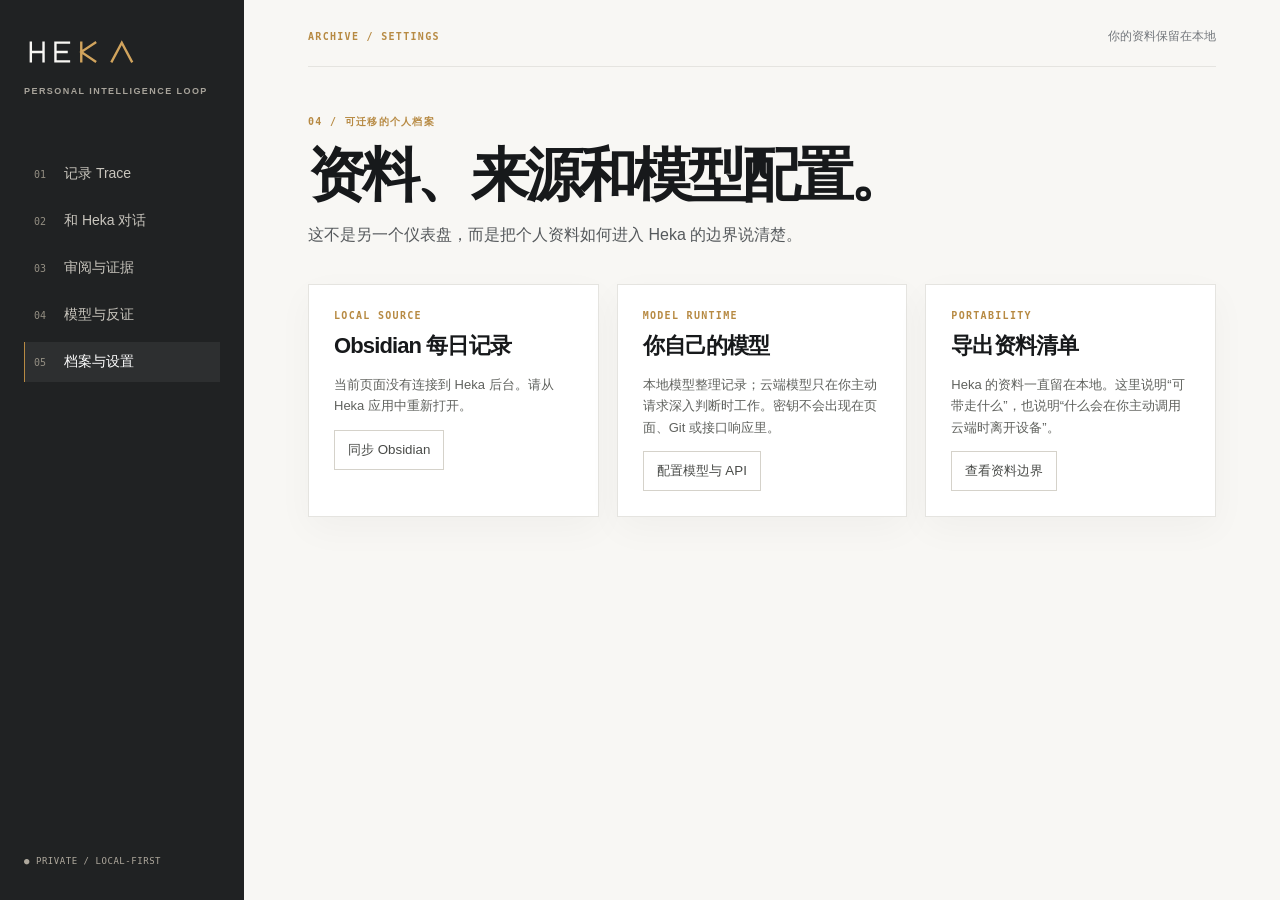
==== commit a7edd0be: "add cloud conversation harness and trace readiness" ====
--- a/web/archive.html
+++ b/web/archive.html
@@ -1,6 +1,6 @@
 <!doctype html>
 <html lang="zh-CN"><head><meta charset="UTF-8" /><meta name="viewport" content="width=device-width, initial-scale=1.0" /><title>Heka · 档案与设置</title><link rel="stylesheet" href="workbench.css" /></head>
-<body><div class="app-frame"><aside class="sidebar"><a class="brand" href="index.html"><img src="assets/heka-wordmark-dark.svg" alt="HEKA" /></a><p class="brand-subtitle">PERSONAL INTELLIGENCE LOOP</p><nav><a href="index.html"><span>01</span> 记录 Trace</a><a href="evidence.html"><span>02</span> 审阅与证据</a><a href="model.html"><span>03</span> 模型与反证</a><a class="active" href="archive.html"><span>04</span> 档案与设置</a></nav><p class="local-mark">● PRIVATE / LOCAL-FIRST</p></aside>
+<body><div class="app-frame"><aside class="sidebar"><a class="brand" href="index.html"><img src="assets/heka-wordmark-dark.svg" alt="HEKA" /></a><p class="brand-subtitle">PERSONAL INTELLIGENCE LOOP</p><nav><a href="index.html"><span>01</span> 记录 Trace</a><a href="chat.html"><span>02</span> 和 Heka 对话</a><a href="evidence.html"><span>03</span> 审阅与证据</a><a href="model.html"><span>04</span> 模型与反证</a><a class="active" href="archive.html"><span>05</span> 档案与设置</a></nav><p class="local-mark">● PRIVATE / LOCAL-FIRST</p></aside>
 <main class="workspace"><header class="page-header"><p class="eyebrow">ARCHIVE / SETTINGS</p><p class="runtime">你的资料保留在本地</p></header><section class="page-intro compact"><p class="eyebrow">04 / 可迁移的个人档案</p><h1>资料、来源和模型配置。</h1><p>这不是另一个仪表盘，而是把个人资料如何进入 Heka 的边界说清楚。</p></section>
 <section class="archive-grid"><article class="archive-card"><p class="eyebrow">LOCAL SOURCE</p><h2>Obsidian 每日记录</h2><p id="obsidian-status">正在读取本地资料源状态。</p><button id="sync-obsidian" class="quiet">同步 Obsidian</button><p id="sync-feedback" class="feedback"></p></article><article class="archive-card"><p class="eyebrow">MODEL RUNTIME</p><h2>你自己的模型</h2><p>本地模型整理记录；云端模型只在你主动请求深入判断时工作。密钥不会出现在页面、Git 或接口响应里。</p><button id="open-model-settings" class="quiet">配置模型与 API</button></article><article class="archive-card"><p class="eyebrow">PORTABILITY</p><h2>导出资料清单</h2><p>Heka 的资料一直留在本地。这里说明“可带走什么”，也说明“什么会在你主动调用云端时离开设备”。</p><button id="open-data-boundary" class="quiet">查看资料边界</button></article></section>
 
--- a/web/workbench.css
+++ b/web/workbench.css
@@ -35,3 +35,6 @@
 .cloud-deepen { margin-top:13px; }.cloud-deepen-button { padding:8px 10px; color:#7a5924; background:transparent; border:1px solid #bda16c; cursor:pointer; font:11px inherit; }.cloud-deepen-button:hover { color:#fff; background:#8b6930; }.cloud-deepen-button:disabled { opacity:.7; cursor:wait; }.cloud-judgment-card { width:min(96%,620px); padding:15px 16px; color:#f5f2ea; background:#282a2a; border-left:3px solid #d0a45a; }.cloud-judgment-card > span { display:block; margin-bottom:9px; color:#dfb66e; font:700 9px ui-monospace,SFMono-Regular,Menlo,monospace; letter-spacing:.13em; }.cloud-judgment-card p { margin:7px 0 0; color:#d8d6ce; font-size:12px; line-height:1.6; }.cloud-judgment-card .cloud-interpretation { color:#fff; font-weight:650; }.cloud-judgment-card .cloud-boundary { color:#aaa89f; }
 .settings-dialog { width:min(760px,calc(100vw - 32px)); max-height:min(820px,calc(100vh - 32px)); padding:0; color:var(--ink); background:#fcfbf8; border:1px solid #c9c4b9; box-shadow:0 28px 80px rgba(20,20,18,.27); }.settings-dialog::backdrop { background:rgba(20,22,22,.54); backdrop-filter:blur(2px); }.settings-dialog form { padding:31px; }.settings-dialog header { position:relative; padding:0 42px 23px 0; border-bottom:1px solid var(--line); }.settings-dialog h2 { margin:10px 0 8px; font-size:31px; letter-spacing:-.055em; }.settings-dialog header > p:not(.eyebrow) { max-width:590px; margin:0; color:#656760; font-size:13px; line-height:1.65; }.dialog-close { position:absolute; top:0; right:0; width:31px; height:31px; color:#696961; background:transparent; border:1px solid #cfccc4; cursor:pointer; font:22px/1 inherit; }.dialog-close:hover { color:#fff; background:var(--deep); border-color:var(--deep); }.model-config-section { display:grid; grid-template-columns:minmax(0,1.1fr) minmax(190px,.9fr); gap:13px 19px; padding:22px 0; border-bottom:1px solid var(--line); }.model-config-section > div { grid-row:span 3; }.model-config-section h3 { margin:7px 0; font-size:17px; }.model-config-section p:not(.eyebrow) { margin:0; color:#676860; font-size:12px; line-height:1.6; }.model-config-section label { display:grid; gap:6px; color:#54554f; font-size:12px; }.model-config-section input { min-width:0; padding:10px; color:var(--ink); background:#fff; border:1px solid #d8d5ce; font:13px inherit; }.model-config-section .check { display:flex; align-items:center; gap:7px; margin:0; }.model-config-section .check input { padding:0; }.settings-dialog footer { display:flex; align-items:center; justify-content:space-between; gap:18px; padding-top:21px; }.settings-dialog footer .feedback { max-width:390px; }.boundary-list { display:grid; gap:9px; padding:22px 0; }.boundary-list article { display:grid; grid-template-columns:1fr auto; gap:5px 14px; padding:14px; background:#f5f3ed; border-left:2px solid var(--gold); }.boundary-list b { font-size:13px; }.boundary-list span { color:#87642d; font:10px ui-monospace,SFMono-Regular,Menlo,monospace; }.boundary-list p { grid-column:1 / -1; margin:0; color:#62645e; font-size:12px; line-height:1.6; }.export-note { padding-top:3px; }.export-note > p:not(.eyebrow) { margin:9px 0 0; color:#62645e; font-size:13px; line-height:1.65; }
 @media (max-width:640px) { .settings-dialog form { padding:23px 19px; }.settings-dialog h2 { font-size:26px; }.model-config-section { grid-template-columns:1fr; }.model-config-section > div { grid-row:auto; }.settings-dialog footer { align-items:stretch; flex-direction:column; }.settings-dialog footer .primary { width:100%; }.boundary-list article { grid-template-columns:1fr; }.boundary-list span { justify-self:start; } }
+.model-intro { padding-bottom:27px; }.model-init-card { display:grid; grid-template-columns:minmax(0,1.3fr) minmax(190px,.7fr); gap:18px 26px; max-width:940px; margin-bottom:26px; padding:27px; background:#202223; color:#f5f1e8; box-shadow:7px 9px 0 rgba(183,138,67,.25); }.model-init-card h2 { margin:9px 0; color:#fff; font-size:25px; letter-spacing:-.05em; }.model-init-card p:not(.eyebrow) { margin:0; color:#cecbc2; font-size:13px; line-height:1.65; }.model-init-rule { align-self:end; display:grid; gap:7px; padding:14px; background:rgba(255,255,255,.06); border-left:2px solid var(--gold); }.model-init-rule b { color:#deb96f; font-size:12px; }.model-init-rule span { color:#cac7bf; font-size:12px; line-height:1.55; }.model-init-card > .primary { justify-self:start; background:#f1ede2; color:#222426; border-color:#f1ede2; }.model-init-card > .feedback,.model-init-card > #seed-preview { grid-column:1 / -1; }.current-model-header { display:flex; justify-content:space-between; align-items:end; gap:22px; max-width:940px; margin:0 0 18px; padding:23px 25px; background:#fff; border-top:2px solid var(--gold); box-shadow:0 12px 30px rgba(31,30,26,.04); }.current-model-header h2 { margin:9px 0 6px; font-size:28px; letter-spacing:-.055em; }.current-model-header p:not(.eyebrow) { max-width:610px; margin:0; color:#656760; font-size:13px; line-height:1.6; }.model-version { display:grid; min-width:110px; gap:4px; padding-left:18px; border-left:1px solid var(--line); }.model-version b { color:#8f6932; font:700 25px ui-monospace,SFMono-Regular,Menlo,monospace; }.model-version span { color:#77776f; font-size:11px; }.model-layout { align-items:start; }.current-model-panel { padding:0; overflow:hidden; }.current-model-panel > .eyebrow { padding:22px 25px 14px; border-bottom:1px solid var(--line); }.model-dimension { display:grid; grid-template-columns:minmax(0,1fr) auto; gap:8px 18px; padding:19px 25px; border-bottom:1px solid var(--line); }.dimension-name { margin:0; font-size:16px; font-weight:670; letter-spacing:-.02em; text-transform:none; }.dimension-scope { margin:5px 0 0; color:#74756f; font-size:12px; line-height:1.5; }.dimension-metrics { display:grid; justify-items:end; align-content:start; gap:4px; color:#7d5d2c; font:11px ui-monospace,SFMono-Regular,Menlo,monospace; white-space:nowrap; }.dimension-metrics small { color:#8b8a83; font:10px ui-monospace,SFMono-Regular,Menlo,monospace; }.evidence-line { grid-column:1 / -1; display:grid; grid-template-columns:32px 1fr; gap:8px; padding-top:10px; color:#686961; font-size:12px; line-height:1.55; border-top:1px dashed #e3e0d9; }.evidence-line b { color:#997333; font-size:10px; }.evolution-panel { min-height:295px; }.model-panel-note { margin:0 0 16px; color:#75756d; font-size:12px; line-height:1.6; }.model-hypotheses { max-width:940px; margin-top:18px; padding:23px 25px; background:#f0eee8; border-left:2px solid #a18e63; }.model-hypotheses h2 { margin:9px 0 15px; font-size:20px; letter-spacing:-.04em; }.model-hypotheses > div { display:grid; grid-template-columns:repeat(2,minmax(0,1fr)); gap:10px; }.model-hypotheses article { padding:13px; background:#f8f7f4; }.model-hypotheses b { font-size:13px; }.model-hypotheses p,.model-hypotheses small { display:block; margin:6px 0 0; color:#6e6f68; font-size:12px; line-height:1.5; }.model-hypotheses small { color:#89877e; }
+@media (max-width:760px) { .model-init-card { grid-template-columns:1fr; }.current-model-header { align-items:start; flex-direction:column; }.model-version { padding:12px 0 0; border-top:1px solid var(--line); border-left:0; }.model-dimension { grid-template-columns:1fr; }.dimension-metrics { justify-items:start; }.model-hypotheses > div { grid-template-columns:1fr; } }
+.chat-workspace { max-width:1080px; }.chat-shell { max-width:860px; background:#fff; border:1px solid var(--line); box-shadow:0 16px 38px rgba(31,30,26,.05); }.chat-thread { display:grid; gap:16px; min-height:440px; max-height:57vh; padding:28px; overflow:auto; background:linear-gradient(180deg,#fff,#faf9f5); }.chat-message { width:min(86%,640px); padding:14px 16px; }.chat-message.assistant { border-left:2px solid var(--gold); background:#f5f1e7; }.chat-message.user { justify-self:end; color:#f5f2eb; background:#202223; }.chat-message span { display:block; margin-bottom:8px; color:#936e32; font:700 9px ui-monospace,SFMono-Regular,Menlo,monospace; letter-spacing:.13em; }.chat-message.user span { color:#d6b170; }.chat-message p { margin:0; font-size:14px; line-height:1.72; white-space:pre-wrap; }.tool-context { margin:0; padding:10px 28px; color:#74562b; background:#f7eedc; border-top:1px solid #e4d2aa; font-size:12px; }.chat-compose { padding:20px 24px 23px; border-top:1px solid var(--line); }.chat-compose textarea { min-height:135px; }.chat-compose .quiet:disabled { opacity:.45; cursor:not-allowed; }
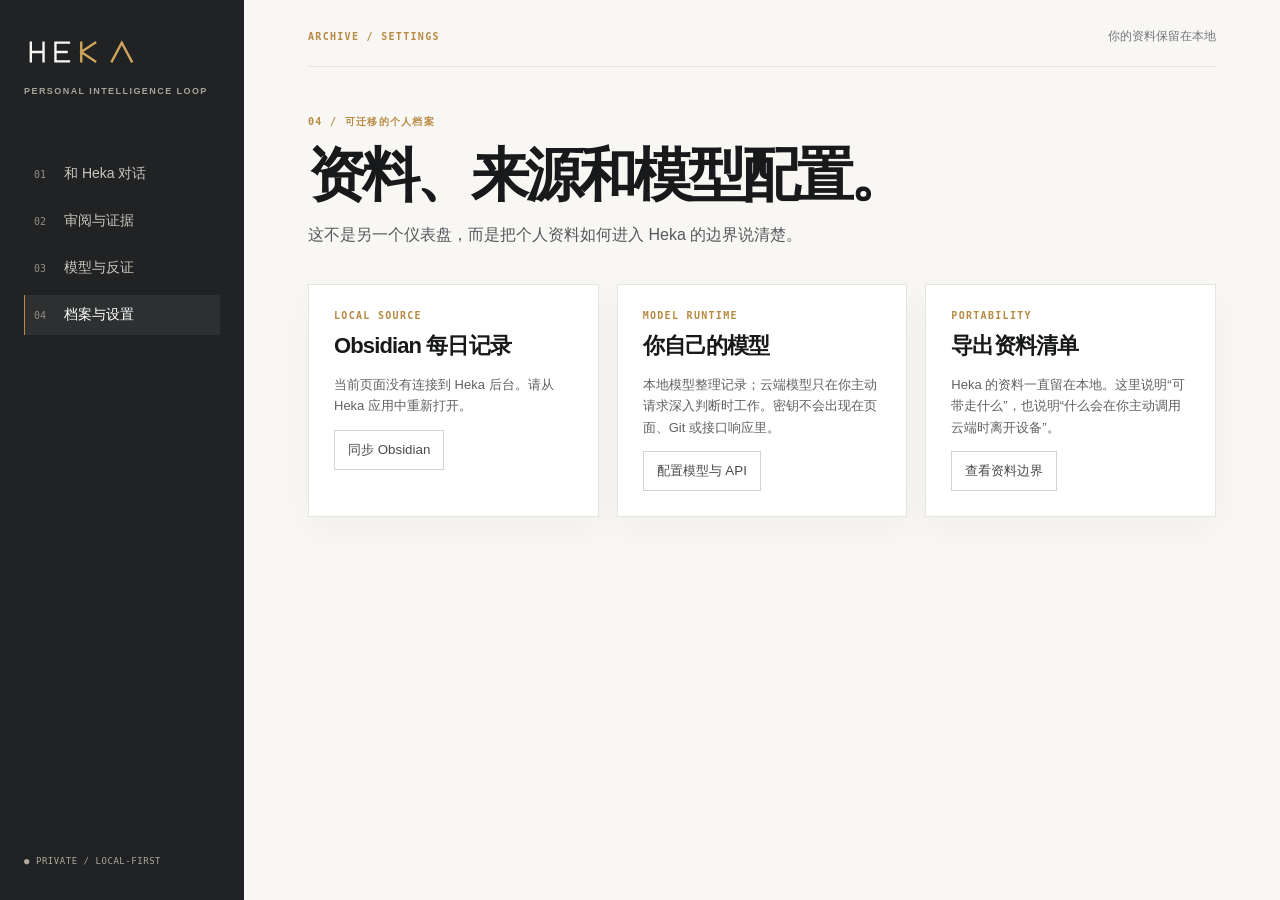
==== commit 6d603f11: "make Heka conversation the unified trace entrypoint" ====
--- a/web/archive.html
+++ b/web/archive.html
@@ -1,6 +1,6 @@
 <!doctype html>
 <html lang="zh-CN"><head><meta charset="UTF-8" /><meta name="viewport" content="width=device-width, initial-scale=1.0" /><title>Heka · 档案与设置</title><link rel="stylesheet" href="workbench.css" /></head>
-<body><div class="app-frame"><aside class="sidebar"><a class="brand" href="index.html"><img src="assets/heka-wordmark-dark.svg" alt="HEKA" /></a><p class="brand-subtitle">PERSONAL INTELLIGENCE LOOP</p><nav><a href="index.html"><span>01</span> 记录 Trace</a><a href="chat.html"><span>02</span> 和 Heka 对话</a><a href="evidence.html"><span>03</span> 审阅与证据</a><a href="model.html"><span>04</span> 模型与反证</a><a class="active" href="archive.html"><span>05</span> 档案与设置</a></nav><p class="local-mark">● PRIVATE / LOCAL-FIRST</p></aside>
+<body><div class="app-frame"><aside class="sidebar"><a class="brand" href="index.html"><img src="assets/heka-wordmark-dark.svg" alt="HEKA" /></a><p class="brand-subtitle">PERSONAL INTELLIGENCE LOOP</p><nav><a href="index.html"><span>01</span> 和 Heka 对话</a><a href="evidence.html"><span>02</span> 审阅与证据</a><a href="model.html"><span>03</span> 模型与反证</a><a class="active" href="archive.html"><span>04</span> 档案与设置</a></nav><p class="local-mark">● PRIVATE / LOCAL-FIRST</p></aside>
 <main class="workspace"><header class="page-header"><p class="eyebrow">ARCHIVE / SETTINGS</p><p class="runtime">你的资料保留在本地</p></header><section class="page-intro compact"><p class="eyebrow">04 / 可迁移的个人档案</p><h1>资料、来源和模型配置。</h1><p>这不是另一个仪表盘，而是把个人资料如何进入 Heka 的边界说清楚。</p></section>
 <section class="archive-grid"><article class="archive-card"><p class="eyebrow">LOCAL SOURCE</p><h2>Obsidian 每日记录</h2><p id="obsidian-status">正在读取本地资料源状态。</p><button id="sync-obsidian" class="quiet">同步 Obsidian</button><p id="sync-feedback" class="feedback"></p></article><article class="archive-card"><p class="eyebrow">MODEL RUNTIME</p><h2>你自己的模型</h2><p>本地模型整理记录；云端模型只在你主动请求深入判断时工作。密钥不会出现在页面、Git 或接口响应里。</p><button id="open-model-settings" class="quiet">配置模型与 API</button></article><article class="archive-card"><p class="eyebrow">PORTABILITY</p><h2>导出资料清单</h2><p>Heka 的资料一直留在本地。这里说明“可带走什么”，也说明“什么会在你主动调用云端时离开设备”。</p><button id="open-data-boundary" class="quiet">查看资料边界</button></article></section>
 
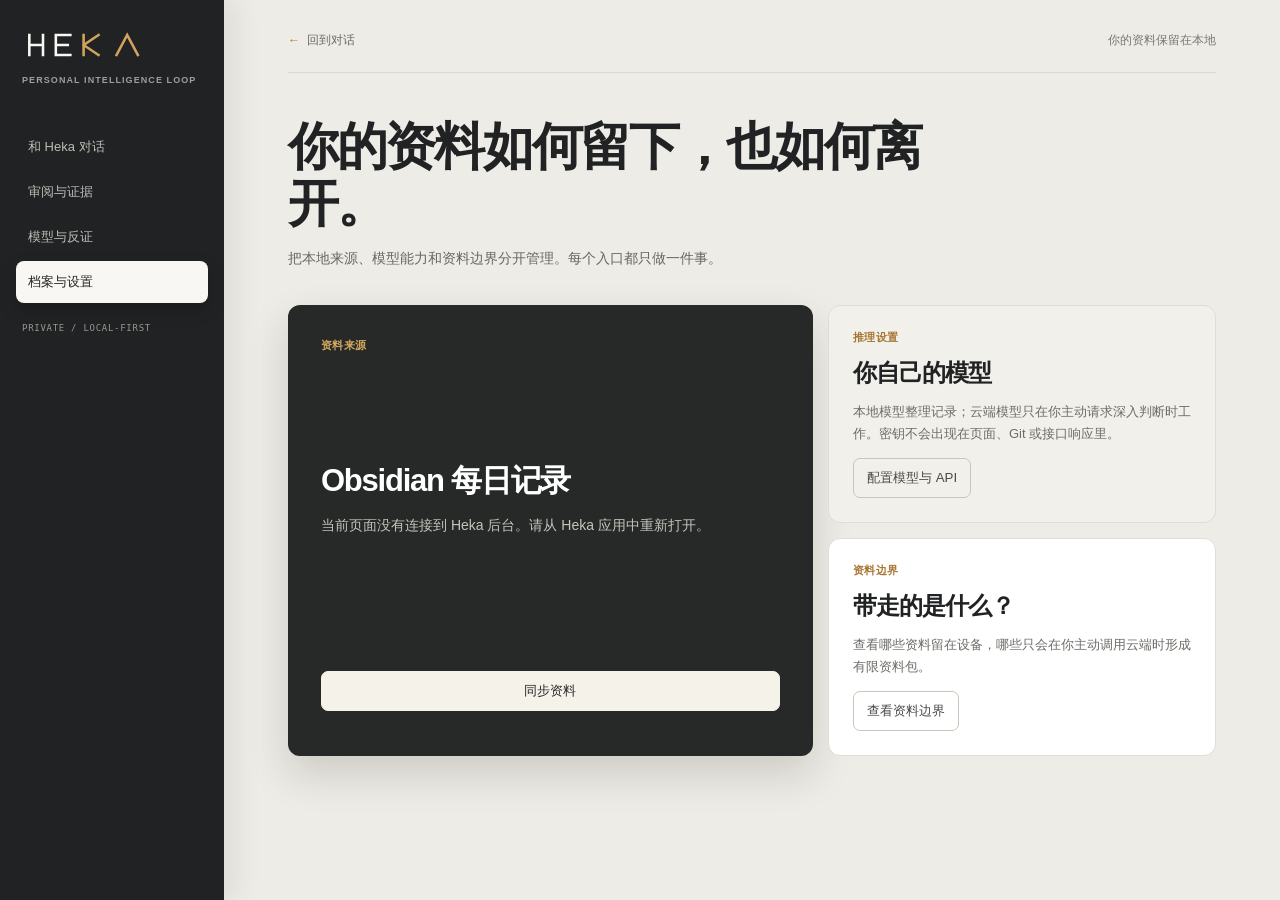
==== commit 061ffc10: "redesign evidence model and archive workspaces" ====
--- a/web/archive.html
+++ b/web/archive.html
@@ -1,8 +1,8 @@
 <!doctype html>
-<html lang="zh-CN"><head><meta charset="UTF-8" /><meta name="viewport" content="width=device-width, initial-scale=1.0" /><title>Heka · 档案与设置</title><link rel="stylesheet" href="workbench.css" /></head>
-<body><div class="app-frame"><aside class="sidebar"><a class="brand" href="index.html"><img src="assets/heka-wordmark-dark.svg" alt="HEKA" /></a><p class="brand-subtitle">PERSONAL INTELLIGENCE LOOP</p><nav><a href="index.html"><span>01</span> 和 Heka 对话</a><a href="evidence.html"><span>02</span> 审阅与证据</a><a href="model.html"><span>03</span> 模型与反证</a><a class="active" href="archive.html"><span>04</span> 档案与设置</a></nav><p class="local-mark">● PRIVATE / LOCAL-FIRST</p></aside>
-<main class="workspace"><header class="page-header"><p class="eyebrow">ARCHIVE / SETTINGS</p><p class="runtime">你的资料保留在本地</p></header><section class="page-intro compact"><p class="eyebrow">04 / 可迁移的个人档案</p><h1>资料、来源和模型配置。</h1><p>这不是另一个仪表盘，而是把个人资料如何进入 Heka 的边界说清楚。</p></section>
-<section class="archive-grid"><article class="archive-card"><p class="eyebrow">LOCAL SOURCE</p><h2>Obsidian 每日记录</h2><p id="obsidian-status">正在读取本地资料源状态。</p><button id="sync-obsidian" class="quiet">同步 Obsidian</button><p id="sync-feedback" class="feedback"></p></article><article class="archive-card"><p class="eyebrow">MODEL RUNTIME</p><h2>你自己的模型</h2><p>本地模型整理记录；云端模型只在你主动请求深入判断时工作。密钥不会出现在页面、Git 或接口响应里。</p><button id="open-model-settings" class="quiet">配置模型与 API</button></article><article class="archive-card"><p class="eyebrow">PORTABILITY</p><h2>导出资料清单</h2><p>Heka 的资料一直留在本地。这里说明“可带走什么”，也说明“什么会在你主动调用云端时离开设备”。</p><button id="open-data-boundary" class="quiet">查看资料边界</button></article></section>
+<html lang="zh-CN"><head><meta charset="UTF-8" /><meta name="viewport" content="width=device-width, initial-scale=1.0" /><title>Heka · 档案与设置</title><link rel="stylesheet" href="workbench.css" /><link rel="stylesheet" href="surface-refresh.css" /></head>
+<body class="surface-page archive-page"><div class="app-frame"><aside class="sidebar"><a class="brand" href="index.html"><img src="assets/heka-wordmark-dark.svg" alt="HEKA" /></a><p class="brand-subtitle">PERSONAL INTELLIGENCE LOOP</p><nav><a href="index.html"><span>01</span> 和 Heka 对话</a><a href="evidence.html"><span>02</span> 审阅与证据</a><a href="model.html"><span>03</span> 模型与反证</a><a class="active" href="archive.html"><span>04</span> 档案与设置</a></nav><p class="local-mark">PRIVATE / LOCAL-FIRST</p></aside>
+<main class="workspace"><header class="page-header"><a class="back-to-talk" href="index.html">回到对话</a><p class="runtime">你的资料保留在本地</p></header><section class="page-intro compact"><h1>你的资料如何留下，也如何离开。</h1><p>把本地来源、模型能力和资料边界分开管理。每个入口都只做一件事。</p></section>
+<section class="archive-grid"><article class="archive-card source"><span class="archive-index">资料来源</span><h2>Obsidian 每日记录</h2><p id="obsidian-status">正在读取本地资料源状态。</p><div class="archive-card-footer"><button id="sync-obsidian" class="quiet">同步资料</button><p id="sync-feedback" class="feedback"></p></div></article><article class="archive-card runtime-card"><span class="archive-index">推理设置</span><h2>你自己的模型</h2><p>本地模型整理记录；云端模型只在你主动请求深入判断时工作。密钥不会出现在页面、Git 或接口响应里。</p><button id="open-model-settings" class="quiet">配置模型与 API</button></article><article class="archive-card boundary-card"><span class="archive-index">资料边界</span><h2>带走的是什么？</h2><p>查看哪些资料留在设备，哪些只会在你主动调用云端时形成有限资料包。</p><button id="open-data-boundary" class="quiet">查看资料边界</button></article></section>
 
 <dialog id="model-settings" class="settings-dialog"><form id="model-settings-form" method="dialog"><header><p class="eyebrow">MODEL RUNTIME / LOCAL CONFIG</p><button class="dialog-close" type="button" data-close="model-settings" aria-label="关闭">×</button><h2>选择模型，而不是交出资料。</h2><p>设置只保存在本机。API Key 只写入本地配置文件，保存后不会再次显示。</p></header><section class="model-config-section"><div><p class="eyebrow">LOCAL / NEVER LEAVES THIS DEVICE</p><h3>本地整理模型</h3><p>它处理新 Trace、初步判断和初始模型整理。原始记录默认只到这里。</p></div><label>Ollama 地址<input name="local_base_url" id="local-base-url" inputmode="url" /></label><label>模型名称<input name="local_model" id="local-model" list="local-model-options" /></label><datalist id="local-model-options"><option value="qwen3:8b"></option><option value="qwen3:4b"></option><option value="qwen2.5:7b"></option></datalist></section><section class="model-config-section cloud"><div><p class="eyebrow">CLOUD / ONLY ON EXPLICIT REQUEST</p><h3>云端综合模型</h3><p>用于你主动发起的深入判断、问题综合和行动方案。不会自动读取数据库。</p></div><label>兼容 API 地址<input name="cloud_base_url" id="cloud-base-url" inputmode="url" /></label><label>模型名称<input name="cloud_model" id="cloud-model" list="cloud-model-options" /></label><datalist id="cloud-model-options"><option value="deepseek-chat"></option><option value="deepseek-reasoner"></option><option value="gpt-4.1-mini"></option></datalist><label>API Key<input name="cloud_api_key" id="cloud-api-key" type="password" autocomplete="off" placeholder="留空则保留已保存的 Key" /></label><label class="check"><input name="clear_cloud_key" id="clear-cloud-key" type="checkbox" /> 移除已保存的云端 API Key</label></section><footer><p id="model-settings-feedback" class="feedback"></p><button type="submit" class="primary">保存到这台设备 <b>→</b></button></footer></form></dialog>
 
--- a/web/workbench.css
+++ b/web/workbench.css
@@ -38,3 +38,7 @@
 .model-intro { padding-bottom:27px; }.model-init-card { display:grid; grid-template-columns:minmax(0,1.3fr) minmax(190px,.7fr); gap:18px 26px; max-width:940px; margin-bottom:26px; padding:27px; background:#202223; color:#f5f1e8; box-shadow:7px 9px 0 rgba(183,138,67,.25); }.model-init-card h2 { margin:9px 0; color:#fff; font-size:25px; letter-spacing:-.05em; }.model-init-card p:not(.eyebrow) { margin:0; color:#cecbc2; font-size:13px; line-height:1.65; }.model-init-rule { align-self:end; display:grid; gap:7px; padding:14px; background:rgba(255,255,255,.06); border-left:2px solid var(--gold); }.model-init-rule b { color:#deb96f; font-size:12px; }.model-init-rule span { color:#cac7bf; font-size:12px; line-height:1.55; }.model-init-card > .primary { justify-self:start; background:#f1ede2; color:#222426; border-color:#f1ede2; }.model-init-card > .feedback,.model-init-card > #seed-preview { grid-column:1 / -1; }.current-model-header { display:flex; justify-content:space-between; align-items:end; gap:22px; max-width:940px; margin:0 0 18px; padding:23px 25px; background:#fff; border-top:2px solid var(--gold); box-shadow:0 12px 30px rgba(31,30,26,.04); }.current-model-header h2 { margin:9px 0 6px; font-size:28px; letter-spacing:-.055em; }.current-model-header p:not(.eyebrow) { max-width:610px; margin:0; color:#656760; font-size:13px; line-height:1.6; }.model-version { display:grid; min-width:110px; gap:4px; padding-left:18px; border-left:1px solid var(--line); }.model-version b { color:#8f6932; font:700 25px ui-monospace,SFMono-Regular,Menlo,monospace; }.model-version span { color:#77776f; font-size:11px; }.model-layout { align-items:start; }.current-model-panel { padding:0; overflow:hidden; }.current-model-panel > .eyebrow { padding:22px 25px 14px; border-bottom:1px solid var(--line); }.model-dimension { display:grid; grid-template-columns:minmax(0,1fr) auto; gap:8px 18px; padding:19px 25px; border-bottom:1px solid var(--line); }.dimension-name { margin:0; font-size:16px; font-weight:670; letter-spacing:-.02em; text-transform:none; }.dimension-scope { margin:5px 0 0; color:#74756f; font-size:12px; line-height:1.5; }.dimension-metrics { display:grid; justify-items:end; align-content:start; gap:4px; color:#7d5d2c; font:11px ui-monospace,SFMono-Regular,Menlo,monospace; white-space:nowrap; }.dimension-metrics small { color:#8b8a83; font:10px ui-monospace,SFMono-Regular,Menlo,monospace; }.evidence-line { grid-column:1 / -1; display:grid; grid-template-columns:32px 1fr; gap:8px; padding-top:10px; color:#686961; font-size:12px; line-height:1.55; border-top:1px dashed #e3e0d9; }.evidence-line b { color:#997333; font-size:10px; }.evolution-panel { min-height:295px; }.model-panel-note { margin:0 0 16px; color:#75756d; font-size:12px; line-height:1.6; }.model-hypotheses { max-width:940px; margin-top:18px; padding:23px 25px; background:#f0eee8; border-left:2px solid #a18e63; }.model-hypotheses h2 { margin:9px 0 15px; font-size:20px; letter-spacing:-.04em; }.model-hypotheses > div { display:grid; grid-template-columns:repeat(2,minmax(0,1fr)); gap:10px; }.model-hypotheses article { padding:13px; background:#f8f7f4; }.model-hypotheses b { font-size:13px; }.model-hypotheses p,.model-hypotheses small { display:block; margin:6px 0 0; color:#6e6f68; font-size:12px; line-height:1.5; }.model-hypotheses small { color:#89877e; }
 @media (max-width:760px) { .model-init-card { grid-template-columns:1fr; }.current-model-header { align-items:start; flex-direction:column; }.model-version { padding:12px 0 0; border-top:1px solid var(--line); border-left:0; }.model-dimension { grid-template-columns:1fr; }.dimension-metrics { justify-items:start; }.model-hypotheses > div { grid-template-columns:1fr; } }
 .chat-workspace { max-width:1080px; }.chat-shell { max-width:860px; background:#fff; border:1px solid var(--line); box-shadow:0 16px 38px rgba(31,30,26,.05); }.chat-thread { display:grid; gap:16px; min-height:440px; max-height:57vh; padding:28px; overflow:auto; background:linear-gradient(180deg,#fff,#faf9f5); }.chat-message { width:min(86%,640px); padding:14px 16px; }.chat-message.assistant { border-left:2px solid var(--gold); background:#f5f1e7; }.chat-message.user { justify-self:end; color:#f5f2eb; background:#202223; }.chat-message span { display:block; margin-bottom:8px; color:#936e32; font:700 9px ui-monospace,SFMono-Regular,Menlo,monospace; letter-spacing:.13em; }.chat-message.user span { color:#d6b170; }.chat-message p { margin:0; font-size:14px; line-height:1.72; white-space:pre-wrap; }.tool-context { margin:0; padding:10px 28px; color:#74562b; background:#f7eedc; border-top:1px solid #e4d2aa; font-size:12px; }.chat-compose { padding:20px 24px 23px; border-top:1px solid var(--line); }.chat-compose textarea { min-height:135px; }.chat-compose .quiet:disabled { opacity:.45; cursor:not-allowed; }
+.conversation-workspace { width:100%; max-width:none; padding-right:clamp(20px,3vw,46px); padding-left:clamp(20px,3vw,46px); }.conversation-layout { display:grid; grid-template-columns:238px minmax(390px,1fr) 250px; min-height:calc(100vh - 98px); border:1px solid #ddd9d0; background:#fff; box-shadow:0 18px 44px rgba(31,30,26,.055); }.project-rail { display:flex; flex-direction:column; min-width:0; padding:20px 13px; background:#f4f2ec; border-right:1px solid #ddd9d0; }.rail-heading,.today-trace-header { display:flex; align-items:start; justify-content:space-between; gap:8px; }.rail-heading h2,.today-trace-header h2 { margin:5px 0 0; font-size:21px; letter-spacing:-.055em; }.icon-button { display:grid; place-items:center; width:27px; height:27px; color:#f7f5ee; background:#202223; border:0; cursor:pointer; font:22px/1 sans-serif; }.icon-button:hover { background:#8f6932; }.rail-caption { margin:13px 4px 18px; color:#73736b; font-size:11px; line-height:1.6; }.project-list { display:grid; gap:3px; }.project-item { display:grid; grid-template-columns:17px minmax(0,1fr); align-items:start; gap:8px; width:100%; padding:10px 8px; color:#55564f; text-align:left; background:transparent; border:1px solid transparent; cursor:pointer; font:inherit; }.project-item:hover { background:#ebe8df; }.project-item.active { color:#202223; background:#fff; border-color:#d9d4c9; box-shadow:2px 2px 0 rgba(183,138,67,.15); }.project-item b,.conversation-item b { display:block; overflow:hidden; font-size:12px; font-weight:660; line-height:1.4; text-overflow:ellipsis; white-space:nowrap; }.project-item small { display:block; margin-top:3px; color:#85837b; font-size:10px; line-height:1.35; }.project-mark { color:#a17632; font-size:15px; line-height:15px; }.conversation-list-heading { display:flex; align-items:center; justify-content:space-between; margin:25px 5px 8px; }.text-control { padding:0; color:#85632d; background:transparent; border:0; cursor:pointer; font-size:11px; }.text-control:hover { text-decoration:underline; }.conversation-list { display:grid; gap:2px; max-height:38vh; overflow:auto; }.conversation-item { display:flex; align-items:center; justify-content:space-between; gap:6px; width:100%; padding:9px 8px; color:#5c5d56; text-align:left; background:transparent; border:0; cursor:pointer; font:inherit; }.conversation-item:hover,.conversation-item.active { color:#202223; background:#e7e3d8; }.conversation-item small { flex:0 0 auto; color:#8b887e; font-size:10px; }.empty-list { margin:7px 5px; color:#8a887f; font-size:11px; line-height:1.6; }.conversation-main { display:flex; min-width:0; flex-direction:column; background:#fff; }.conversation-title { display:flex; align-items:start; justify-content:space-between; gap:18px; padding:24px 26px 19px; border-bottom:1px solid var(--line); }.conversation-title h1 { margin:5px 0 6px; font-size:27px; letter-spacing:-.06em; }.conversation-title p:not(.eyebrow) { max-width:590px; margin:0; color:#70716b; font-size:12px; line-height:1.6; }.conversation-main .chat-thread { flex:1; min-height:365px; max-height:none; padding:25px 26px; background:linear-gradient(180deg,#fff,#faf9f5); }.conversation-main .chat-compose { padding:18px 24px 20px; }.conversation-main .chat-compose textarea { min-height:108px; }.today-trace-panel { display:flex; min-width:0; flex-direction:column; padding:23px 17px 17px; background:#fbfaf7; border-left:1px solid #ddd9d0; }.today-trace-header h2 { font-size:21px; }.today-caption { margin:10px 0 16px; color:#777870; font-size:11px; line-height:1.55; }.count-chip { display:grid; place-items:center; min-width:25px; height:25px; color:#8d6930; background:#f4ead3; border:1px solid #e6d5ae; border-radius:50%; font:700 11px ui-monospace,SFMono-Regular,Menlo,monospace; }.today-trace-list { display:grid; align-content:start; gap:9px; overflow:auto; }.today-trace-card { padding:11px; background:#fff; border:1px solid #e8e4db; border-left:2px solid var(--gold); }.today-trace-card span { color:#956d2c; font:700 9px ui-monospace,SFMono-Regular,Menlo,monospace; letter-spacing:.08em; }.today-trace-card p { display:-webkit-box; margin:7px 0; overflow:hidden; color:#393b38; font-size:12px; line-height:1.55; -webkit-box-orient:vertical; -webkit-line-clamp:4; }.today-trace-card small { color:#89877f; font-size:10px; }.today-empty { padding:18px 12px; color:#75766f; border:1px dashed #d7d2c7; }.today-empty b { color:#52544f; font-size:12px; }.today-empty p { margin:8px 0 0; font-size:11px; line-height:1.6; }.today-link { margin-top:auto; padding-top:16px; color:#89642c; font-size:12px; text-decoration:none; }.today-link:hover { text-decoration:underline; }.project-dialog { width:min(490px,calc(100vw - 34px)); padding:0; color:var(--ink); background:#fbfaf7; border:1px solid #cac5b9; box-shadow:0 28px 80px rgba(20,20,18,.27); }.project-dialog::backdrop { background:rgba(20,22,22,.52); }.project-dialog form { position:relative; padding:28px; }.project-dialog h2 { margin:8px 0; font-size:27px; letter-spacing:-.055em; }.project-dialog p:not(.eyebrow) { margin:0 0 19px; color:#666761; font-size:13px; line-height:1.65; }.project-dialog label { display:grid; gap:7px; margin-top:14px; color:#55564f; font-size:12px; }.project-dialog input,.project-dialog textarea { width:100%; padding:10px; color:var(--ink); background:#fff; border:1px solid #d7d2c9; font:13px inherit; }.project-dialog textarea { min-height:78px; resize:vertical; }.dialog-actions { display:flex; justify-content:flex-end; gap:8px; margin-top:20px; }.dialog-actions .primary { width:auto; }.dialog-actions .quiet { padding:10px 12px; }
+@media (max-width:1120px) { .conversation-layout { grid-template-columns:210px minmax(330px,1fr) 225px; }.conversation-workspace { padding-left:24px; padding-right:24px; } }
+@media (max-width:880px) { .conversation-layout { grid-template-columns:200px minmax(0,1fr); }.today-trace-panel { grid-column:2; min-height:240px; border-top:1px solid #ddd9d0; border-left:0; }.today-trace-list { grid-template-columns:repeat(2,minmax(0,1fr)); }.today-link { margin-top:15px; } }
+@media (max-width:680px) { .conversation-workspace { padding:18px 14px 50px; }.conversation-layout { grid-template-columns:1fr; }.project-rail { min-height:auto; border-right:0; border-bottom:1px solid #ddd9d0; }.project-list { grid-template-columns:repeat(2,minmax(0,1fr)); }.conversation-list { max-height:150px; }.today-trace-panel { grid-column:auto; }.today-trace-list { grid-template-columns:1fr; }.conversation-title { padding:20px; }.conversation-main .chat-thread { min-height:340px; padding:20px; }.conversation-main .chat-compose { padding:16px; }.conversation-title h1 { font-size:24px; } }
--- a/web/surface-refresh.css
+++ b/web/surface-refresh.css
@@ -0,0 +1,105 @@
+/* Shared operating surfaces: the same quiet workbench language as the conversation view. */
+:root { --surface:#f7f6f2; --surface-muted:#eeece6; --ink:#202223; --subtle:#6e706a; --rule:#dcd8cf; --accent:#a87531; --accent-wash:#f4ead7; }
+body.surface-page { background:var(--surface-muted); }
+.surface-page .app-frame { grid-template-columns:224px minmax(0,1fr); }
+.surface-page .sidebar { z-index:2; padding:25px 16px 21px; background:#202223; box-shadow:10px 0 28px rgba(20,22,20,.08); }
+.surface-page .brand { width:142px; height:40px; margin-left:6px; }
+.surface-page .brand-subtitle { margin:10px 6px 41px; color:#9e9f99; letter-spacing:.12em; }
+.surface-page .sidebar nav { gap:3px; }
+.surface-page .sidebar nav a { min-height:42px; gap:0; padding:11px 12px; color:#bcbdb6; border:0; border-radius:8px; font-size:13px; }
+.surface-page .sidebar nav a span { display:none; }
+.surface-page .sidebar nav a:hover { color:#fff; background:#2d3030; }
+.surface-page .sidebar nav a.active { color:#242624; background:#f8f7f4; box-shadow:0 7px 18px rgba(0,0,0,.17); }
+.surface-page .local-mark { margin:0 6px; padding-top:20px; color:#969790; font-size:9px; letter-spacing:.08em; }
+.surface-page .workspace { width:min(1120px,100%); min-height:100vh; padding:25px clamp(28px,5vw,76px) 80px; }
+.surface-page .page-header { min-height:48px; padding-bottom:17px; border-color:var(--rule); }
+.back-to-talk { color:#696b65; font-size:12px; text-decoration:none; transition:color .18s ease; }
+.back-to-talk::before { content:"←"; margin-right:7px; color:var(--accent); }
+.back-to-talk:hover { color:var(--ink); }
+.surface-page .runtime { color:#777870; font-size:12px; }
+.surface-page .page-intro { max-width:650px; padding:45px 0 34px; }
+.surface-page .page-intro h1 { max-width:650px; margin:0 0 14px; font-size:clamp(34px,4vw,51px); line-height:1.12; letter-spacing:-.045em; }
+.surface-page .page-intro p:not(.eyebrow) { max-width:565px; color:#666862; font-size:14px; line-height:1.75; }
+.surface-context,.archive-index { display:block; margin:0 0 12px; color:var(--accent); font-size:11px; font-weight:680; letter-spacing:.03em; }
+
+/* Evidence is a single, deliberate review queue instead of a dashboard. */
+.evidence-page .case-section { max-width:900px; margin-top:8px; }
+.evidence-page .section-label { display:block; margin-bottom:18px; padding:0 0 18px; border-bottom:1px solid var(--rule); }
+.evidence-page .section-label h2 { margin:0; font-size:21px; letter-spacing:-.03em; }
+.evidence-page .section-label > p { max-width:580px; margin:8px 0 0; color:#75756e; font-size:12px; line-height:1.6; }
+.evidence-page .badge { min-width:25px; height:25px; margin-left:9px; color:#73501d; background:var(--accent-wash); border-radius:50%; font:700 11px ui-monospace,SFMono-Regular,Menlo,monospace; vertical-align:3px; }
+.evidence-page .proposal-list { gap:13px; }
+.evidence-page .proposal { position:relative; padding:24px 25px 21px; background:#fff; border:1px solid #e1ded6; border-radius:12px; box-shadow:0 14px 32px rgba(30,31,29,.045); transition:transform .2s ease,box-shadow .2s ease; }
+.evidence-page .proposal:hover { transform:translateY(-2px); box-shadow:0 18px 38px rgba(30,31,29,.075); }
+.evidence-page .proposal-record { max-width:640px; margin-bottom:20px; color:#333633; font-size:14px; font-weight:620; line-height:1.6; }
+.evidence-page .evidence-grid { gap:0; border-top:1px solid #e8e5dd; border-bottom:1px solid #e8e5dd; }
+.evidence-page .evidence-grid > div { min-height:122px; padding:17px 18px 16px; border-right:1px solid #e8e5dd; }
+.evidence-page .evidence-grid > div:last-child { border:0; background:#faf8f3; }
+.evidence-page .evidence-grid span { color:#8c6830; font-size:10px; letter-spacing:.08em; }
+.evidence-page .evidence-grid p { color:#41433f; font-size:12px; line-height:1.68; }
+.evidence-page .proposal-actions { margin-top:17px; }
+.evidence-page .proposal-actions button { min-height:36px; border-radius:7px; transition:transform .16s ease,background .16s ease; }
+.evidence-page .proposal-actions button:active,.archive-page button:active,.model-page button:active { transform:translateY(1px); }
+.evidence-page .proposal-actions .accept { color:#fff; background:#282b2b; border-color:#282b2b; }
+.evidence-page .proposal-actions .accept:hover { background:#9a7132; border-color:#9a7132; }
+.evidence-page .proposal-actions button:disabled { cursor:wait; opacity:.55; }
+.inline-error { margin:0 0 12px; padding:12px 14px; color:#7a4038; background:#f9ece9; border:1px solid #ead0ca; border-radius:8px; font-size:12px; line-height:1.55; }
+.surface-page .empty { padding:30px 2px; color:#83847d; font-size:13px; }
+
+/* Archive assigns a distinct job to each surface rather than repeating three cards. */
+.archive-page .archive-grid { grid-template-columns:1.15fr .85fr; gap:15px; max-width:940px; }
+.archive-page .archive-card { display:flex; min-height:218px; flex-direction:column; padding:24px; background:#fff; border:1px solid #e0ddd5; border-radius:12px; box-shadow:none; }
+.archive-page .archive-card.source { grid-row:span 2; min-height:451px; padding:33px; color:#f4f2eb; background:#262928; border:0; box-shadow:0 18px 42px rgba(27,29,27,.16); }
+.archive-page .archive-card h2 { margin:0 0 12px; font-size:24px; letter-spacing:-.04em; }
+.archive-page .archive-card.source h2 { color:#fff; font-size:31px; }
+.archive-page .archive-card p:not(.feedback) { max-width:420px; margin:0; color:#6b6d67; font-size:13px; line-height:1.7; }
+.archive-page .archive-card.source p:not(.feedback) { color:#c5c4bc; font-size:14px; }
+.archive-page .archive-card .archive-index { margin-bottom:auto; }
+.archive-page .archive-card.source .archive-index { color:#d4a760; }
+.archive-card-footer { display:grid; gap:12px; margin-top:auto; padding-top:26px; }
+.archive-page .archive-card .quiet { align-self:flex-start; min-height:37px; border-color:#c9c5ba; border-radius:7px; }
+.archive-page .archive-card.source .quiet { color:#262928; background:#f5f2e9; border-color:#f5f2e9; }
+.archive-page .runtime-card { background:#f2f0eb; }
+.archive-page .boundary-card { background:#fff; }
+.archive-page .archive-card > .quiet { margin-top:auto; }
+.archive-page .feedback { color:#d5c29d; font-size:12px; }
+
+/* Model stays evidence-first. Remove visual noise and keep verification surfaces distinct. */
+.model-page .model-intro { padding-bottom:27px; }
+.model-page .page-intro .surface-context { margin-bottom:12px; }
+.model-page .current-model-header,.model-page .validity-overview,.model-page .claims-section,.model-page .validation-grid,.model-page .model-layout,.model-page .model-hypotheses { max-width:940px; }
+.model-page .current-model-header { padding:25px 0 20px; background:transparent; border-top:0; border-bottom:1px solid var(--rule); box-shadow:none; }
+.model-page .current-model-header .eyebrow { display:none; }
+.model-page .current-model-header h2 { margin:0 0 7px; font-size:24px; }
+.model-page .model-version { padding-left:18px; border-color:var(--rule); }
+.model-page .validity-overview { margin-top:18px; border-radius:12px; box-shadow:0 18px 40px rgba(31,30,26,.1); }
+.model-page .claims-section { border-radius:12px; box-shadow:none; }
+.model-page .claims-section .eyebrow,.model-page .prediction-section .eyebrow,.model-page .intervention-section .eyebrow,.model-page .model-panel > .eyebrow,.model-page .model-hypotheses > .eyebrow { display:none; }
+.model-page .claims-section .panel-footer { padding-bottom:3px; }
+.model-page .claims-section h2 { margin:0; }
+.model-page .validation-grid { gap:15px; }
+.model-page .prediction-section,.model-page .intervention-section { border-radius:12px; }
+.model-page .model-panel { border-radius:12px; box-shadow:none; }
+.model-page .model-hypotheses { border-radius:12px; border-left:0; }
+.model-page .model-init-card { border-radius:12px; box-shadow:0 18px 42px rgba(30,31,29,.13); }
+.model-page .model-init-card .eyebrow,.model-page .onboarding-panel > .eyebrow { display:none; }
+.model-page .onboarding-panel { border-radius:12px; box-shadow:none; }
+
+@media (max-width:760px) {
+  .surface-page .app-frame { display:block; }
+  .surface-page .sidebar { position:static; height:auto; padding:17px 16px; }
+  .surface-page .brand { width:118px; height:32px; margin-left:0; }
+  .surface-page .brand-subtitle,.surface-page .local-mark { display:none; }
+  .surface-page .sidebar nav { display:flex; margin-top:15px; overflow:auto; }
+  .surface-page .sidebar nav a { min-height:auto; flex:0 0 auto; padding:8px 10px; font-size:12px; }
+  .surface-page .workspace { padding:19px 17px 52px; }
+  .surface-page .page-intro { padding:35px 0 28px; }
+  .surface-page .page-intro h1 { font-size:33px; }
+  .evidence-page .evidence-grid { grid-template-columns:1fr; }
+  .evidence-page .evidence-grid > div { min-height:auto; border-right:0; border-bottom:1px solid #e8e5dd; }
+  .evidence-page .evidence-grid > div:last-child { border-bottom:0; }
+  .archive-page .archive-grid { grid-template-columns:1fr; }
+  .archive-page .archive-card.source { grid-row:auto; min-height:300px; padding:25px; }
+  .archive-page .archive-card.source h2 { font-size:27px; }
+}
+@media (prefers-reduced-motion: reduce) { .evidence-page .proposal { transition:none; } }
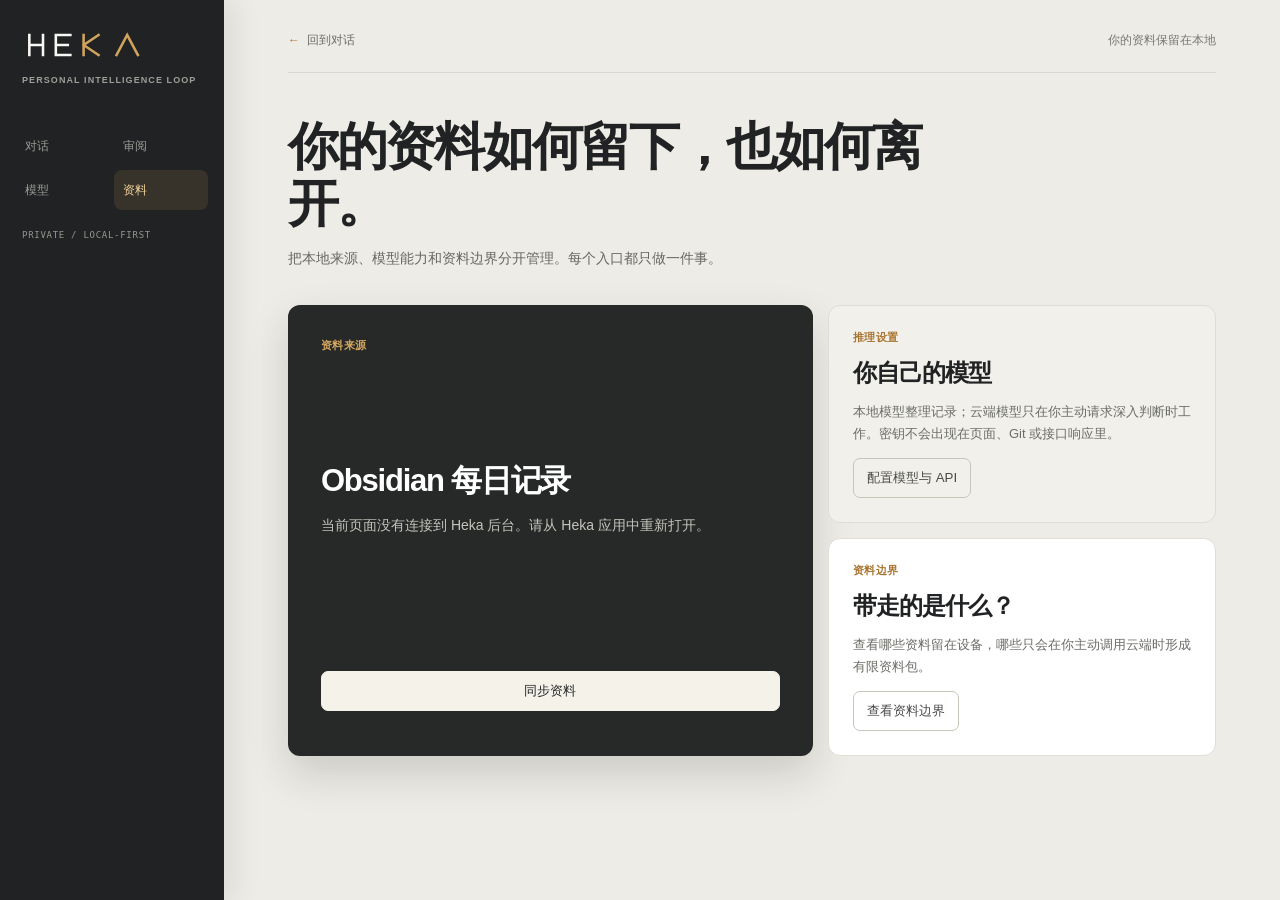
==== commit b48929a7: "unify workspace navigation" ====
--- a/web/archive.html
+++ b/web/archive.html
@@ -1,6 +1,6 @@
 <!doctype html>
 <html lang="zh-CN"><head><meta charset="UTF-8" /><meta name="viewport" content="width=device-width, initial-scale=1.0" /><title>Heka · 档案与设置</title><link rel="stylesheet" href="workbench.css" /><link rel="stylesheet" href="surface-refresh.css" /></head>
-<body class="surface-page archive-page"><div class="app-frame"><aside class="sidebar"><a class="brand" href="index.html"><img src="assets/heka-wordmark-dark.svg" alt="HEKA" /></a><p class="brand-subtitle">PERSONAL INTELLIGENCE LOOP</p><nav><a href="index.html"><span>01</span> 和 Heka 对话</a><a href="evidence.html"><span>02</span> 审阅与证据</a><a href="model.html"><span>03</span> 模型与反证</a><a class="active" href="archive.html"><span>04</span> 档案与设置</a></nav><p class="local-mark">PRIVATE / LOCAL-FIRST</p></aside>
+<body class="surface-page archive-page"><div class="app-frame"><aside class="sidebar"><a class="brand" href="index.html"><img src="assets/heka-wordmark-dark.svg" alt="HEKA" /></a><p class="brand-subtitle">PERSONAL INTELLIGENCE LOOP</p><nav><a href="index.html"><span>01</span>对话</a><a href="evidence.html"><span>02</span>审阅</a><a href="model.html"><span>03</span>模型</a><a class="active" href="archive.html"><span>04</span>资料</a></nav><p class="local-mark">PRIVATE / LOCAL-FIRST</p></aside>
 <main class="workspace"><header class="page-header"><a class="back-to-talk" href="index.html">回到对话</a><p class="runtime">你的资料保留在本地</p></header><section class="page-intro compact"><h1>你的资料如何留下，也如何离开。</h1><p>把本地来源、模型能力和资料边界分开管理。每个入口都只做一件事。</p></section>
 <section class="archive-grid"><article class="archive-card source"><span class="archive-index">资料来源</span><h2>Obsidian 每日记录</h2><p id="obsidian-status">正在读取本地资料源状态。</p><div class="archive-card-footer"><button id="sync-obsidian" class="quiet">同步资料</button><p id="sync-feedback" class="feedback"></p></div></article><article class="archive-card runtime-card"><span class="archive-index">推理设置</span><h2>你自己的模型</h2><p>本地模型整理记录；云端模型只在你主动请求深入判断时工作。密钥不会出现在页面、Git 或接口响应里。</p><button id="open-model-settings" class="quiet">配置模型与 API</button></article><article class="archive-card boundary-card"><span class="archive-index">资料边界</span><h2>带走的是什么？</h2><p>查看哪些资料留在设备，哪些只会在你主动调用云端时形成有限资料包。</p><button id="open-data-boundary" class="quiet">查看资料边界</button></article></section>
 
--- a/web/surface-refresh.css
+++ b/web/surface-refresh.css
@@ -5,11 +5,11 @@
 .surface-page .sidebar { z-index:2; padding:25px 16px 21px; background:#202223; box-shadow:10px 0 28px rgba(20,22,20,.08); }
 .surface-page .brand { width:142px; height:40px; margin-left:6px; }
 .surface-page .brand-subtitle { margin:10px 6px 41px; color:#9e9f99; letter-spacing:.12em; }
-.surface-page .sidebar nav { gap:3px; }
-.surface-page .sidebar nav a { min-height:42px; gap:0; padding:11px 12px; color:#bcbdb6; border:0; border-radius:8px; font-size:13px; }
+.surface-page .sidebar nav { grid-template-columns:repeat(2,minmax(0,1fr)); gap:4px; }
+.surface-page .sidebar nav a { min-height:40px; gap:0; padding:8px 9px; color:#9a9b96; border:0; border-radius:8px; font-size:12px; }
 .surface-page .sidebar nav a span { display:none; }
-.surface-page .sidebar nav a:hover { color:#fff; background:#2d3030; }
-.surface-page .sidebar nav a.active { color:#242624; background:#f8f7f4; box-shadow:0 7px 18px rgba(0,0,0,.17); }
+.surface-page .sidebar nav a:hover { color:#f8f7f1; background:rgba(255,255,255,.07); }
+.surface-page .sidebar nav a.active { color:#f4d69e; background:rgba(185,145,81,.15); box-shadow:none; }
 .surface-page .local-mark { margin:0 6px; padding-top:20px; color:#969790; font-size:9px; letter-spacing:.08em; }
 .surface-page .workspace { width:min(1120px,100%); min-height:100vh; padding:25px clamp(28px,5vw,76px) 80px; }
 .surface-page .page-header { min-height:48px; padding-bottom:17px; border-color:var(--rule); }
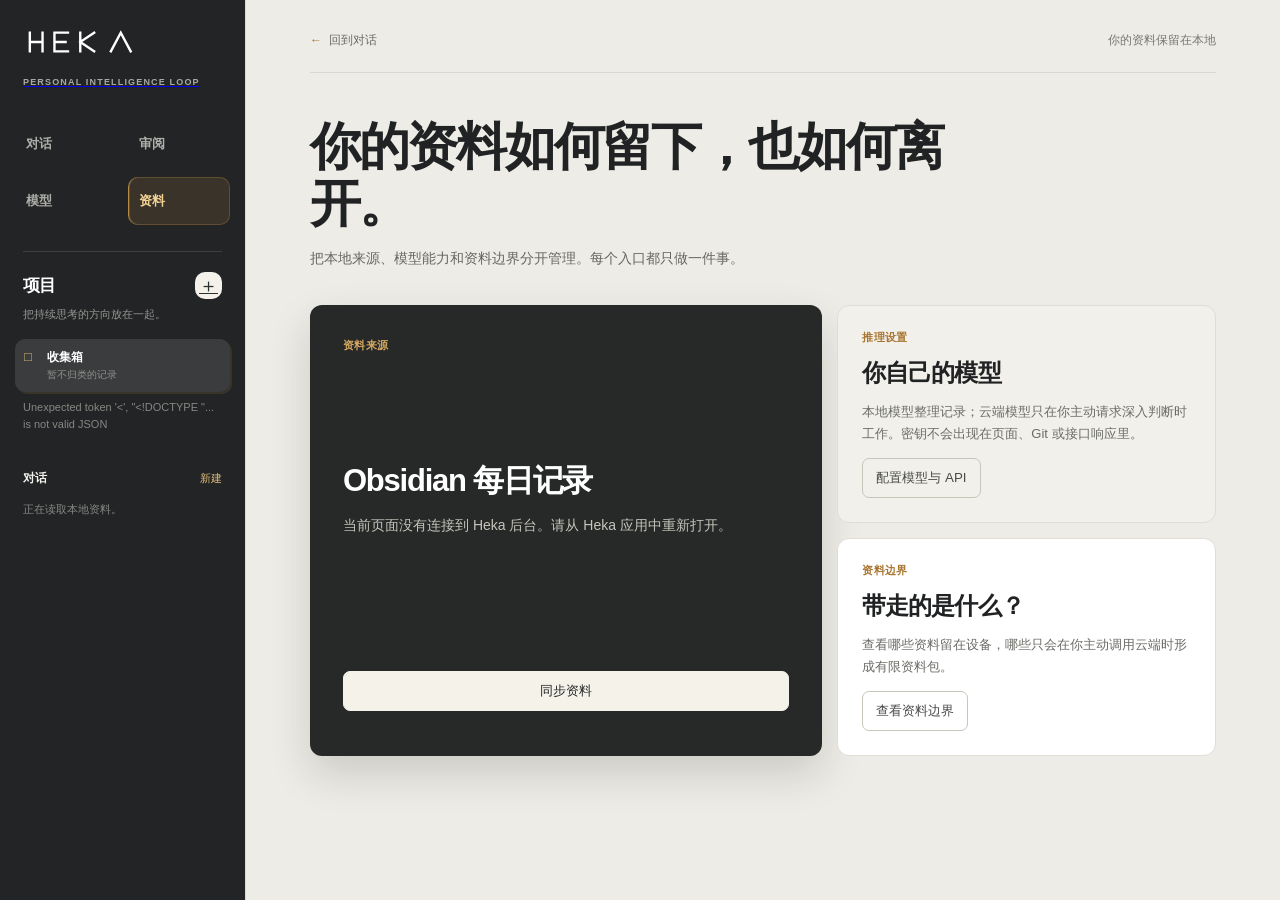
==== commit 68da57ea: "share project operation rail across workspaces" ====
--- a/web/archive.html
+++ b/web/archive.html
@@ -1,10 +1,10 @@
 <!doctype html>
 <html lang="zh-CN"><head><meta charset="UTF-8" /><meta name="viewport" content="width=device-width, initial-scale=1.0" /><title>Heka · 档案与设置</title><link rel="stylesheet" href="workbench.css" /><link rel="stylesheet" href="surface-refresh.css" /></head>
-<body class="surface-page archive-page"><div class="app-frame"><aside class="sidebar"><a class="brand" href="index.html"><img src="assets/heka-wordmark-dark.svg" alt="HEKA" /></a><p class="brand-subtitle">PERSONAL INTELLIGENCE LOOP</p><nav><a href="index.html"><span>01</span>对话</a><a href="evidence.html"><span>02</span>审阅</a><a href="model.html"><span>03</span>模型</a><a class="active" href="archive.html"><span>04</span>资料</a></nav><p class="local-mark">PRIVATE / LOCAL-FIRST</p></aside>
+<body class="surface-page archive-page"><div class="app-frame"><aside class="project-rail shared-operation-rail"><a class="workspace-brand" href="index.html"><img src="assets/heka-wordmark-dark.svg" alt="HEKA" /></a><nav class="workspace-nav" aria-label="Heka 功能"><a href="index.html">对话</a><a href="evidence.html">审阅</a><a href="model.html">模型</a><a class="active" href="archive.html">资料</a></nav><div class="rail-rule"></div><div class="rail-heading"><h2>项目</h2><a class="icon-button rail-create" href="index.html" title="新建项目">＋</a></div><p class="rail-caption">把持续思考的方向放在一起。</p><button data-rail-inbox class="project-item"><span class="project-mark">□</span><span><b>收集箱</b><small>暂不归类的记录</small></span></button><div data-rail-projects class="project-list"></div><div class="conversation-list-heading"><h3>对话</h3><a class="text-control" href="index.html">新建</a></div><div data-rail-conversations class="conversation-list"><p class="empty-list">正在读取本地资料。</p></div></aside>
 <main class="workspace"><header class="page-header"><a class="back-to-talk" href="index.html">回到对话</a><p class="runtime">你的资料保留在本地</p></header><section class="page-intro compact"><h1>你的资料如何留下，也如何离开。</h1><p>把本地来源、模型能力和资料边界分开管理。每个入口都只做一件事。</p></section>
 <section class="archive-grid"><article class="archive-card source"><span class="archive-index">资料来源</span><h2>Obsidian 每日记录</h2><p id="obsidian-status">正在读取本地资料源状态。</p><div class="archive-card-footer"><button id="sync-obsidian" class="quiet">同步资料</button><p id="sync-feedback" class="feedback"></p></div></article><article class="archive-card runtime-card"><span class="archive-index">推理设置</span><h2>你自己的模型</h2><p>本地模型整理记录；云端模型只在你主动请求深入判断时工作。密钥不会出现在页面、Git 或接口响应里。</p><button id="open-model-settings" class="quiet">配置模型与 API</button></article><article class="archive-card boundary-card"><span class="archive-index">资料边界</span><h2>带走的是什么？</h2><p>查看哪些资料留在设备，哪些只会在你主动调用云端时形成有限资料包。</p><button id="open-data-boundary" class="quiet">查看资料边界</button></article></section>
 
 <dialog id="model-settings" class="settings-dialog"><form id="model-settings-form" method="dialog"><header><p class="eyebrow">MODEL RUNTIME / LOCAL CONFIG</p><button class="dialog-close" type="button" data-close="model-settings" aria-label="关闭">×</button><h2>选择模型，而不是交出资料。</h2><p>设置只保存在本机。API Key 只写入本地配置文件，保存后不会再次显示。</p></header><section class="model-config-section"><div><p class="eyebrow">LOCAL / NEVER LEAVES THIS DEVICE</p><h3>本地整理模型</h3><p>它处理新 Trace、初步判断和初始模型整理。原始记录默认只到这里。</p></div><label>Ollama 地址<input name="local_base_url" id="local-base-url" inputmode="url" /></label><label>模型名称<input name="local_model" id="local-model" list="local-model-options" /></label><datalist id="local-model-options"><option value="qwen3:8b"></option><option value="qwen3:4b"></option><option value="qwen2.5:7b"></option></datalist></section><section class="model-config-section cloud"><div><p class="eyebrow">CLOUD / ONLY ON EXPLICIT REQUEST</p><h3>云端综合模型</h3><p>用于你主动发起的深入判断、问题综合和行动方案。不会自动读取数据库。</p></div><label>兼容 API 地址<input name="cloud_base_url" id="cloud-base-url" inputmode="url" /></label><label>模型名称<input name="cloud_model" id="cloud-model" list="cloud-model-options" /></label><datalist id="cloud-model-options"><option value="deepseek-chat"></option><option value="deepseek-reasoner"></option><option value="gpt-4.1-mini"></option></datalist><label>API Key<input name="cloud_api_key" id="cloud-api-key" type="password" autocomplete="off" placeholder="留空则保留已保存的 Key" /></label><label class="check"><input name="clear_cloud_key" id="clear-cloud-key" type="checkbox" /> 移除已保存的云端 API Key</label></section><footer><p id="model-settings-feedback" class="feedback"></p><button type="submit" class="primary">保存到这台设备 <b>→</b></button></footer></form></dialog>
 
 <dialog id="data-boundary" class="settings-dialog boundary-dialog"><form method="dialog"><header><p class="eyebrow">DATA BOUNDARY / WHAT MOVES</p><button class="dialog-close" type="button" data-close="data-boundary" aria-label="关闭">×</button><h2>资料不会自动离开你的设备。</h2><p>只有你主动使用云端功能时，Heka 才会发送对应的一小份资料包。</p></header><section class="boundary-list"><article><b>本地 Trace 记录与初步判断</b><span>发送：无</span><p>原始记录、追问、结构化 Trace 和本地数据库都只在你的电脑与 Ollama 之间处理。</p></article><article><b>“云端深入判断”</b><span>发送：当前这一条对话</span><p>只发送你按下按钮时这条 Trace 的对话文本；不会带走整个数据库或当前模型。</p></article><article><b>“问 Heka 一个问题”</b><span>发送：问题 + 当前确认模型 + 最近最多 12 条证据</span><p>证据包可能包含原记录、结构化 Trace 和候选状态，用来让云端回答有依据。它不会自动保存为模型更新。</p></article><article><b>“生成行动方案”</b><span>发送：你确认的问题 + 最近最多 12 条证据</span><p>用于提出三个可检验的选项；云端不能写数据库、不能执行行动。</p></article></section><section class="export-note"><p class="eyebrow">LOCAL ARCHIVE / CAN BE TAKEN WITH YOU</p><p>你的本地 SQLite 包含：原始记录、Obsidian 来源、结构化 Trace、候选与审阅状态、初始自述、确认后的模型快照，以及行动复盘。API Key 不属于档案，也不应导出或分享。</p><a class="text-link" href="../docs/hpep.md" target="_blank">查看 HPEP 数据契约 →</a></section></form></dialog>
-</main></div><script src="archive.js"></script></body></html>
+</main></div><script src="archive.js"></script><script src="operation-rail.js"></script></body></html>
--- a/web/surface-refresh.css
+++ b/web/surface-refresh.css
@@ -2,6 +2,37 @@
 :root { --surface:#f7f6f2; --surface-muted:#eeece6; --ink:#202223; --subtle:#6e706a; --rule:#dcd8cf; --accent:#a87531; --accent-wash:#f4ead7; }
 body.surface-page { background:var(--surface-muted); }
 .surface-page .app-frame { grid-template-columns:224px minmax(0,1fr); }
+.surface-page .app-frame { grid-template-columns:246px minmax(0,1fr); }
+.surface-page .shared-operation-rail { position:sticky; top:0; display:flex; height:100vh; min-width:0; flex-direction:column; padding:23px 15px 17px; color:#ecece6; background:#222426; overflow:auto; }
+.surface-page .workspace-brand { display:block; width:132px; height:38px; margin:0 8px; overflow:visible; }
+.surface-page .workspace-brand img { display:block; width:100%; height:100%; object-fit:contain; object-position:left center; filter:brightness(0) invert(1); }
+.surface-page .workspace-brand::after { content:"PERSONAL INTELLIGENCE LOOP"; display:block; margin-top:16px; color:#a9aaa5; font-size:9px; font-weight:700; letter-spacing:.13em; white-space:nowrap; }
+.surface-page .workspace-nav { display:grid; grid-template-columns:repeat(2,minmax(0,1fr)); gap:9px 10px; margin-top:59px; }
+.surface-page .workspace-nav a { display:flex; align-items:center; min-height:48px; padding:0 10px; color:#afafaa; border-radius:10px; font-size:13px; font-weight:650; text-decoration:none; transition:color .16s ease,background .16s ease; }
+.surface-page .workspace-nav a:hover { color:#f8f7f1; background:rgba(255,255,255,.07); }
+.surface-page .workspace-nav a.active { color:#f2d393; background:#393329; box-shadow:inset 0 0 0 1px rgba(183,138,67,.32); }
+.surface-page .rail-rule { height:1px; margin:26px 8px 20px; background:rgba(255,255,255,.12); }
+.surface-page .rail-heading { align-items:center; padding:0 8px; }
+.surface-page .rail-heading h2 { margin:0; color:#fff; font-size:17px; letter-spacing:-.04em; }
+.surface-page .icon-button { width:27px; height:27px; color:#2b2d2e; background:#f3f1ea; border-radius:10px; font-size:19px; transition:transform .15s ease,background .15s ease; }
+.surface-page .icon-button:hover { background:#f3d797; transform:translateY(-1px); }
+.surface-page .rail-caption { margin:7px 8px 16px; color:#969792; font-size:11px; line-height:1.5; }
+.surface-page .project-list { display:grid; gap:3px; }
+.surface-page .project-item { display:grid; grid-template-columns:15px minmax(0,1fr); gap:8px; width:100%; padding:10px 9px; color:#b5b6b1; text-align:left; background:transparent; border:0; border-radius:10px; cursor:pointer; font:inherit; transition:color .15s ease,background .15s ease; }
+.surface-page .project-item:hover { color:#f3f2eb; background:rgba(255,255,255,.06); }
+.surface-page .project-item.active { color:#fff; background:rgba(255,255,255,.11); }
+.surface-page .project-item b { display:block; overflow:hidden; font-size:12px; font-weight:640; line-height:1.4; text-overflow:ellipsis; white-space:nowrap; }
+.surface-page .project-item small { display:block; margin-top:3px; color:#8f918c; font-size:10px; line-height:1.35; }
+.surface-page .project-mark { color:#dbb772; font-size:13px; }
+.surface-page .conversation-list-heading { display:flex; align-items:center; justify-content:space-between; margin:29px 8px 7px; }
+.surface-page .conversation-list-heading h3 { margin:0; color:#f0efe8; font-size:12px; font-weight:620; }
+.surface-page .text-control { color:#dfbc79; font-size:11px; text-decoration:none; }
+.surface-page .conversation-list { display:grid; gap:3px; }
+.surface-page .conversation-item { display:flex; align-items:center; justify-content:space-between; gap:6px; width:100%; padding:9px; color:#aaa9a3; text-align:left; background:transparent; border:0; border-radius:10px; cursor:pointer; font:inherit; }
+.surface-page .conversation-item:hover,.surface-page .conversation-item.active { color:#fff; background:rgba(255,255,255,.07); }
+.surface-page .conversation-item b { display:block; overflow:hidden; font-size:12px; font-weight:640; text-overflow:ellipsis; white-space:nowrap; }
+.surface-page .conversation-item small { flex:0 0 auto; color:#81827d; font-size:10px; }
+.surface-page .empty-list { margin:7px 8px; color:#878883; font-size:11px; line-height:1.6; }
 .surface-page .sidebar { z-index:2; padding:25px 16px 21px; background:#202223; box-shadow:10px 0 28px rgba(20,22,20,.08); }
 .surface-page .brand { width:142px; height:40px; margin-left:6px; }
 .surface-page .brand-subtitle { margin:10px 6px 41px; color:#9e9f99; letter-spacing:.12em; }
@@ -87,6 +118,13 @@
 
 @media (max-width:760px) {
   .surface-page .app-frame { display:block; }
+  .surface-page .shared-operation-rail { position:static; height:auto; padding:19px 14px 15px; overflow:visible; }
+  .surface-page .workspace-brand { width:128px; height:36px; }
+  .surface-page .workspace-brand::after { display:none; }
+  .surface-page .workspace-nav { grid-template-columns:repeat(4,minmax(0,1fr)); gap:4px; margin-top:25px; }
+  .surface-page .workspace-nav a { min-height:auto; padding:8px 9px; font-size:12px; }
+  .surface-page .rail-rule { margin:17px 8px; }
+  .surface-page .rail-caption,.surface-page .conversation-list-heading,.surface-page .conversation-list { display:none; }
   .surface-page .sidebar { position:static; height:auto; padding:17px 16px; }
   .surface-page .brand { width:118px; height:32px; margin-left:0; }
   .surface-page .brand-subtitle,.surface-page .local-mark { display:none; }
